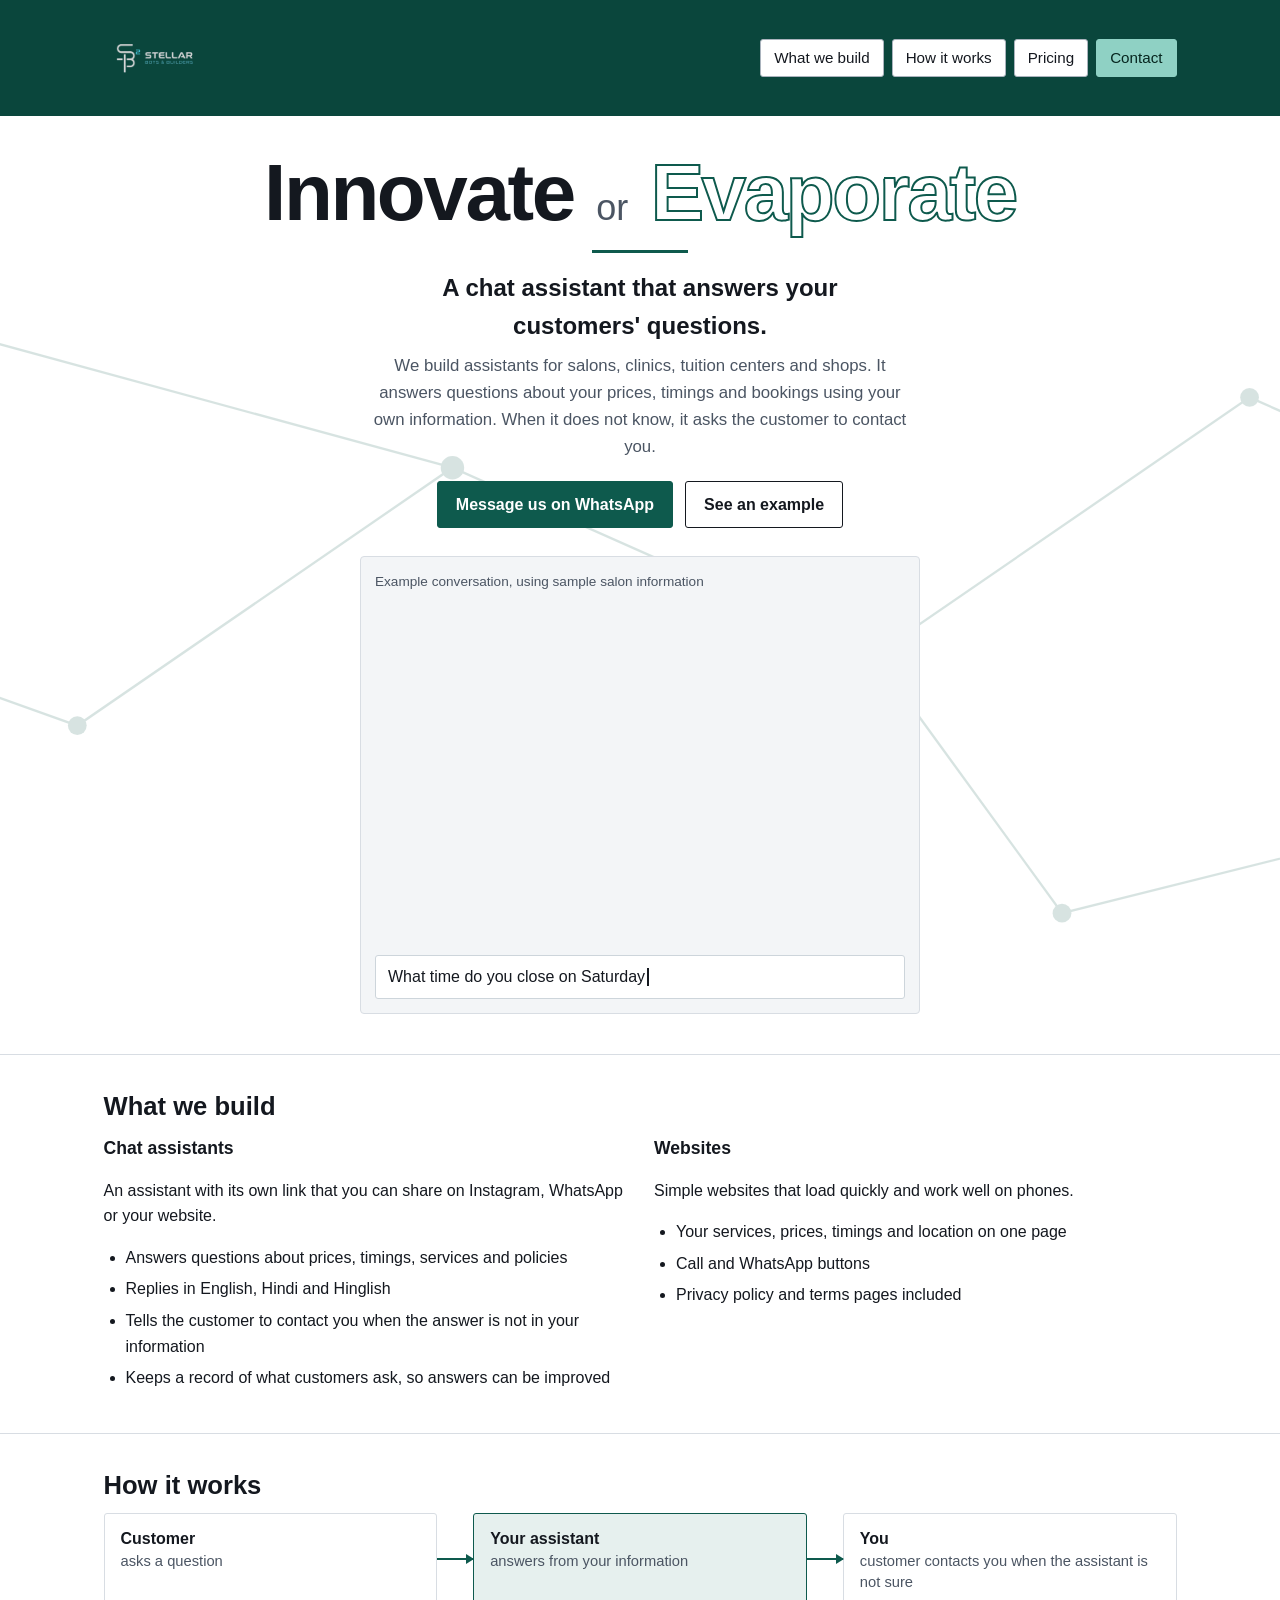
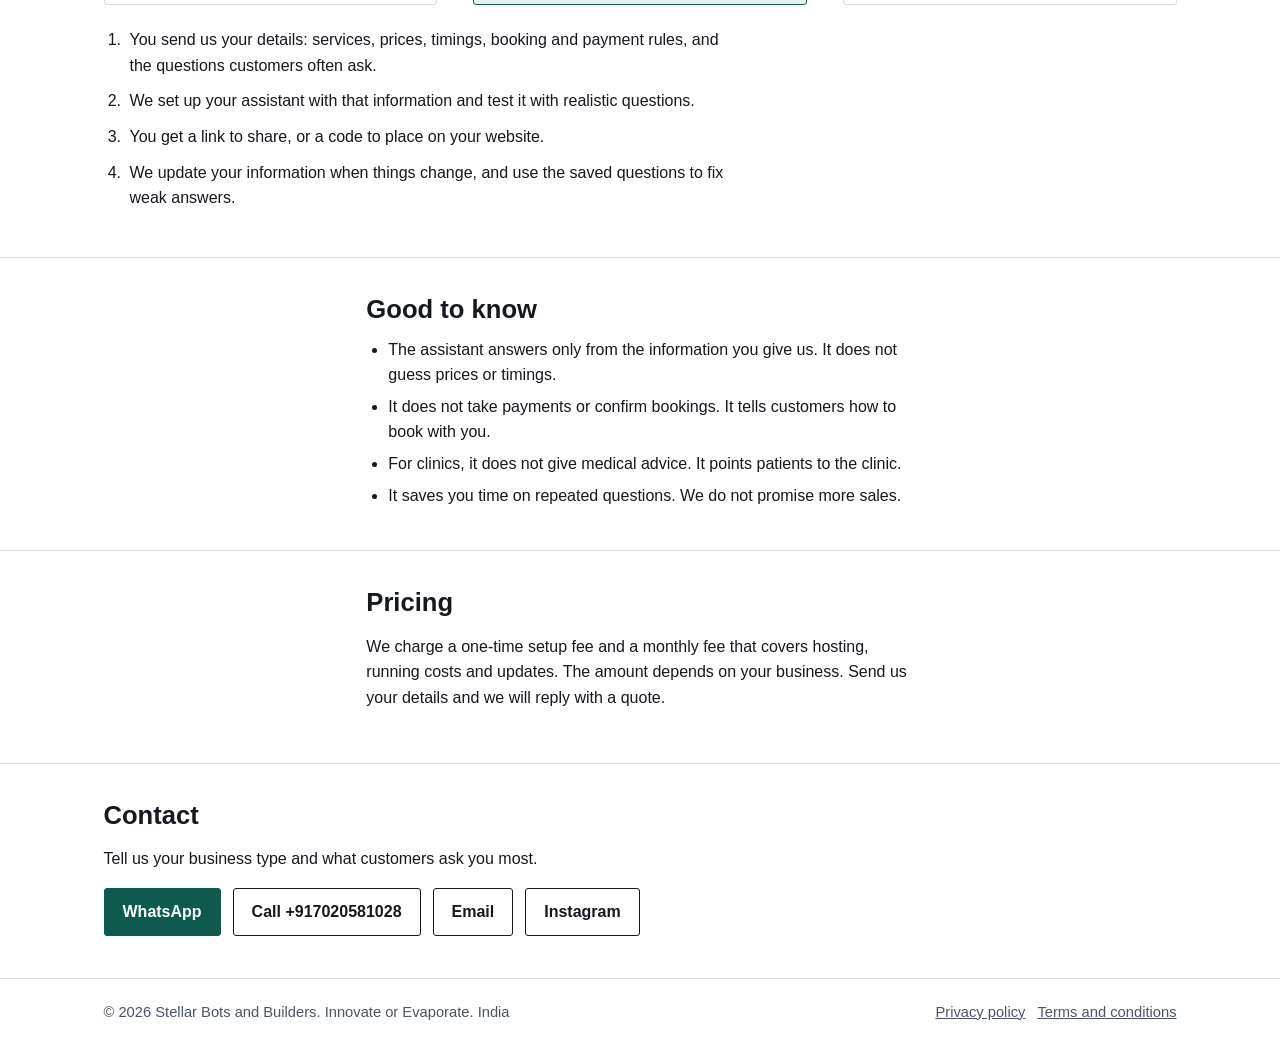
==== index.html @ bff5bb47 "Add files via upload" ====
<!DOCTYPE html>
<html lang="en">
<head>
<meta charset="utf-8">
<meta name="viewport" content="width=device-width, initial-scale=1">
<title>Stellar Bots and Builders | Chat assistants for local businesses</title>
<meta name="description" content="Stellar Bots and Builders builds chat assistants and websites for local businesses. The assistant answers customers' questions about prices, timings and bookings from your own information.">
<link rel="icon" type="image/svg+xml" href="favicon.svg">
<link rel="stylesheet" href="style.css">
</head>
<body>
<a class="skip" href="#main">Skip to content</a>
<header class="top"><div class="wrap bar">
  <a class="brand" href="index.html"><img src="translogo.png" alt="Stellar Bots and Builders"></a>
  <nav aria-label="Main">
    <a href="#what">What we build</a>
    <a href="#how">How it works</a>
    <a href="#pricing">Pricing</a>
    <a class="js-web-nav" href="#" hidden>Websites</a>
    <a class="nav-cta" href="#contact">Contact</a>
  </nav>
</div></header>

<main id="main">
<section class="hx">
  <svg class="hx-bg" viewBox="0 0 1200 400" preserveAspectRatio="xMidYMid slice" aria-hidden="true" focusable="false">
    <g fill="none" stroke="currentColor" stroke-width="1">
      <polyline points="80,300 220,210 360,260 520,150 700,230 860,120 1040,200 1130,90"/>
      <polyline points="220,210 300,90 520,150"/>
      <polyline points="700,230 780,340 940,300 1040,200"/>
    </g>
    <g fill="currentColor">
      <circle cx="80" cy="300" r="4"/><circle cx="220" cy="210" r="5"/><circle cx="360" cy="260" r="4"/>
      <circle cx="520" cy="150" r="5"/><circle cx="700" cy="230" r="4"/><circle cx="860" cy="120" r="4"/>
      <circle cx="1040" cy="200" r="5"/><circle cx="1130" cy="90" r="4"/><circle cx="300" cy="90" r="4"/>
      <circle cx="780" cy="340" r="4"/><circle cx="940" cy="300" r="4"/>
    </g>
  </svg>
  <div class="wrap hx-inner">
    <h1 class="hx-title" aria-label="Innovate or Evaporate">
      <span class="hx-a">Innovate</span>
      <span class="hx-b">or</span>
      <span class="hx-c">Evaporate</span>
    </h1>
    <span class="hx-rule" aria-hidden="true"></span>
    <p class="hx-sub">A chat assistant that answers your customers' questions.</p>
    <p class="hx-lead">We build assistants for salons, clinics, tuition centers and shops. It answers questions about your prices, timings and bookings using your own information. When it does not know, it asks the customer to contact you.</p>
    <div class="hx-actions">
      <a class="btn primary js-wa" href="#contact">Message us on WhatsApp</a>
      <a class="btn" href="#example">See an example</a>
    </div>
    <figure class="chat hx-chat" id="example">
      <figcaption>Example conversation, using sample salon information</figcaption>
      <div id="chat-log">
        <p><span>Customer</span>What time do you close on Saturday?</p>
        <p class="bot"><span>Assistant</span>We are open from 10 AM to 8 PM, Monday to Saturday. Sunday is closed.</p>
        <p><span>Customer</span>Do you do nail art?</p>
        <p class="bot"><span>Assistant</span>I am not sure about that. Please call the salon and the team will help you.</p>
      </div>
      <div class="chat-input" id="chat-input" aria-hidden="true"><span id="typed"></span><i class="caret"></i></div>
      <button class="replay" id="replay" type="button" hidden>Replay</button>
    </figure>
  </div>
</section>

<section class="block" id="what"><div class="wrap">
  <h2>What we build</h2>
  <div class="two">
    <div>
      <h3>Chat assistants</h3>
      <p>An assistant with its own link that you can share on Instagram, WhatsApp or your website.</p>
      <ul>
        <li>Answers questions about prices, timings, services and policies</li>
        <li>Replies in English, Hindi and Hinglish</li>
        <li>Tells the customer to contact you when the answer is not in your information</li>
        <li>Keeps a record of what customers ask, so answers can be improved</li>
      </ul>
    </div>
    <div>
      <h3>Websites</h3>
      <p>Simple websites that load quickly and work well on phones.</p>
      <ul>
        <li>Your services, prices, timings and location on one page</li>
        <li>Call and WhatsApp buttons</li>
        <li>Privacy policy and terms pages included</li>
      </ul>
      <p><a class="btn js-web" href="#" hidden>See our website building services</a></p>
    </div>
  </div>
</div></section>

<section class="block" id="how"><div class="wrap">
  <h2>How it works</h2>
  <div class="flow" aria-label="How a customer question is handled">
    <div class="flow-box"><b>Customer</b><span>asks a question</span></div>
    <div class="flow-arrow" aria-hidden="true"></div>
    <div class="flow-box main"><b>Your assistant</b><span>answers from your information</span></div>
    <div class="flow-arrow" aria-hidden="true"></div>
    <div class="flow-box"><b>You</b><span>customer contacts you when the assistant is not sure</span></div>
  </div>
  <ol class="steps">
    <li>You send us your details: services, prices, timings, booking and payment rules, and the questions customers often ask.</li>
    <li>We set up your assistant with that information and test it with realistic questions.</li>
    <li>You get a link to share, or a code to place on your website.</li>
    <li>We update your information when things change, and use the saved questions to fix weak answers.</li>
  </ol>
</div></section>

<section class="block" id="good"><div class="wrap narrow">
  <h2>Good to know</h2>
  <ul>
    <li>The assistant answers only from the information you give us. It does not guess prices or timings.</li>
    <li>It does not take payments or confirm bookings. It tells customers how to book with you.</li>
    <li>For clinics, it does not give medical advice. It points patients to the clinic.</li>
    <li>It saves you time on repeated questions. We do not promise more sales.</li>
  </ul>
</div></section>

<section class="block" id="pricing"><div class="wrap narrow">
  <h2>Pricing</h2>
  <p>We charge a one-time setup fee and a monthly fee that covers hosting, running costs and updates. The amount depends on your business. Send us your details and we will reply with a quote.</p>
</div></section>

<section class="block" id="contact"><div class="wrap">
  <h2>Contact</h2>
  <p>Tell us your business type and what customers ask you most.</p>
  <ul class="contact-list" id="contact-list"></ul>
</div></section>
</main>

<footer><div class="wrap">
  <span>&copy; <span data-year></span> Stellar Bots and Builders. Innovate or Evaporate. <span data-area></span></span>
  <span><a href="privacy.html">Privacy policy</a> &nbsp; <a href="terms.html">Terms and conditions</a></span>
</div></footer>
<script src="script.js"></script>
<script src="chat-demo.js"></script>
</body>
</html>
---- style.css ----
:root{--ink:#14181f;--mute:#4b5563;--line:#d8dde3;--soft:#f3f5f7;--accent:#0e5a4d;--accent-dark:#093d34;--bar:#0a463c;--mint:#8fd1c4;--logo-h:44px}
*{box-sizing:border-box}
html{scroll-padding-top:72px}
[hidden]{display:none!important}
body{margin:0;background:#fff;color:var(--ink);font:16px/1.6 "Segoe UI",Roboto,Helvetica,Arial,sans-serif}
a{color:var(--accent)}
a:focus-visible,button:focus-visible{outline:3px solid var(--accent);outline-offset:2px}
.wrap{max-width:1113px;margin:0 auto;padding:0 20px}
.skip{position:absolute;left:-999px}
.skip:focus{left:12px;top:12px;background:#fff;padding:8px 12px;z-index:30}

/* Navbar */
.top{background:var(--bar);position:sticky;top:0;z-index:20; height: 20%;}
.bar{display:flex;flex-wrap:wrap;align-items:center;justify-content:space-between;gap:8px 24px;padding-top:8px;padding-bottom:8px}
.brand{display:flex;align-items:center;gap:10px;color:#fff;font-weight:700;font-size:1.05rem;text-decoration:none}
.brand img{display:block; height: 100px; width: auto;}
nav{display:flex;flex-wrap:wrap;gap:8px;margin-left:auto}
nav a{color:var(--ink);text-decoration:none;border:1px solid #aab3bd;border-radius:3px;padding:6px 13px;background:#fff;font-weight:500;font-size:.95rem;transition:background-color .15s ease,color .15s ease}
nav a:hover{background:#dfe7e5;border-color:#dfe7e5}
nav a.nav-cta{background:var(--mint);border-color:var(--mint);color:#06261f}
nav a.nav-cta:hover{background:#fff;border-color:#fff}

/* Type */
h1{font-size:clamp(2rem,5.5vw,3.1rem);line-height:1.12;letter-spacing:-.015em;margin:0 0 14px}
h2{font-size:1.6rem;line-height:1.2;margin:0 0 12px}
h3{font-size:1.1rem;margin:0 0 6px}

/* Buttons */
.btn{display:inline-block;padding:10px 18px;border:1px solid var(--ink);border-radius:3px;color:var(--ink);text-decoration:none;font-weight:600;background:#fff}
.btn:hover{background:#e8ecef}
.btn.primary{background:var(--accent);border-color:var(--accent);color:#fff}
.btn.primary:hover{background:var(--accent-dark);border-color:var(--accent-dark)}

/* Hero (centered) */
.hx{position:relative;overflow:hidden;padding:36px 0 40px;text-align:center}
.hx-bg{position:absolute;inset:0;width:100%;height:100%;color:var(--accent);opacity:.16;pointer-events:none}
.hx-inner{position:relative;display:flex;flex-direction:column;align-items:center}
.hx-title{margin:0;display:flex;flex-wrap:wrap;justify-content:center;align-items:baseline;gap:0 .28em;font-size:clamp(2.4rem,8vw,5rem);line-height:1.02;letter-spacing:-.03em;font-weight:800}
.hx-b{font-weight:400;font-size:.45em;color:var(--mute);letter-spacing:0}
.hx-c{color:transparent;-webkit-text-stroke:2px var(--accent)}
@supports not (-webkit-text-stroke:1px #000){.hx-c{color:var(--accent)}}
.hx-rule{display:block;width:96px;height:3px;background:var(--accent);margin:16px 0}
.hx-sub{font-size:clamp(1.15rem,3vw,1.5rem);font-weight:700;margin:0 0 8px;max-width:36ch}
.hx-lead{max-width:58ch;color:var(--mute);font-size:1.05rem;margin:0 0 20px}
.hx-actions{display:flex;flex-wrap:wrap;gap:12px;justify-content:center;margin-bottom:28px}
.hx-chat{width:100%;max-width:560px;text-align:left}

/* Older hero layout, kept in case it is still used */
.hero{padding:36px 0 32px}
.hero-grid{display:grid;grid-template-columns:1.15fr .85fr;gap:32px;align-items:start}
.lead{font-size:1.1rem;color:var(--mute);margin:0 0 20px;max-width:52ch}
.actions{display:flex;flex-wrap:wrap;gap:12px}

/* Chat example */
.chat{margin:0;border:1px solid var(--line);background:var(--soft);padding:14px;border-radius:4px}
.chat figcaption{font-size:.85rem;color:var(--mute);margin-bottom:10px}
.chat p{margin:0 0 8px;padding:9px 12px;border-radius:4px;background:#fff;border:1px solid var(--line)}
.chat p:last-child{margin-bottom:0}
.chat .bot{background:#e6f0ee;border-color:#c5dcd6}
.chat p span{display:block;font-size:.75rem;font-weight:700;color:var(--mute);margin-bottom:2px}
.chat-input{display:none;align-items:center;margin-top:10px;min-height:42px;padding:8px 12px;border:1px solid #cdd5db;background:#fff;border-radius:3px}
.chat.live .chat-input{display:flex}
.caret{display:inline-block;width:2px;height:1.1em;background:var(--ink);margin-left:2px}
.dots{display:inline-flex;gap:4px;align-items:center;height:1.3em}
.chat p .dots{margin:0;font-size:inherit;font-weight:400}
.dots i{width:6px;height:6px;border-radius:50%;background:#8a97a5;animation:dot 1s infinite}
.dots i:nth-child(2){animation-delay:.15s}
.dots i:nth-child(3){animation-delay:.3s}
@keyframes dot{0%,80%,100%{opacity:.3}40%{opacity:1}}
.replay{display:inline-block;margin-top:10px;background:none;border:1px solid var(--line);border-radius:3px;padding:5px 12px;font:inherit;font-size:.88rem;color:var(--mute);cursor:pointer}
.replay:hover{background:#fff}

/* Sections */
.block{padding:36px 0;border-top:1px solid var(--line)}
.two{display:grid;grid-template-columns:1fr 1fr;gap:28px}
ul,ol{padding-left:22px;margin:8px 0 0}
li{margin-bottom:6px}
.steps{max-width:70ch}
.steps li{margin-bottom:10px;padding-left:4px}
.narrow{max-width:66ch}
.contact-list{list-style:none;margin:0;padding:0;display:flex;flex-wrap:wrap;gap:12px}

/* Flow diagram */
.flow{display:flex;align-items:stretch;margin:0 0 22px}
.flow-box{flex:1;border:1px solid var(--line);background:#fff;padding:12px 16px;border-radius:3px}
.flow-box.main{border-color:var(--accent);background:#e6f0ee}
.flow-box b{display:block}
.flow-box span{color:var(--mute);font-size:.92rem;line-height:1.4;display:block}
.flow-arrow{flex:none;width:36px;height:2px;align-self:center;background:var(--accent);position:relative}
.flow-arrow:after{content:"";position:absolute;right:-1px;top:-4px;border-left:8px solid var(--accent);border-top:5px solid transparent;border-bottom:5px solid transparent}

/* Footer and legal pages */
footer{border-top:1px solid var(--line);padding:22px 0 32px;color:var(--mute);font-size:.92rem}
footer .wrap{display:flex;flex-wrap:wrap;gap:8px 24px;justify-content:space-between}
footer a{color:var(--mute)}
.doc{max-width:720px;padding:32px 20px 56px}
.doc h1{font-size:2rem}
.doc h2{font-size:1.2rem;margin-top:24px}
.doc .date{color:var(--mute)}

/* Hero title entrance, only when the visitor has not asked for less motion */
@media (prefers-reduced-motion:no-preference){
  .hx-a,.hx-b,.hx-c{animation:hx-in .7s ease-out both}
  .hx-b{animation-delay:.25s}
  .hx-c{animation-delay:.5s}
  @keyframes hx-in{from{opacity:0;transform:translateY(12px)}to{opacity:1;transform:none}}
}
@media (prefers-reduced-motion:reduce){
  .dots i{animation:none;opacity:.6}
}

@media (max-width:760px){
  :root{--logo-h:36px}
  html{scroll-padding-top:110px}
  .hero-grid,.two{grid-template-columns:1fr}
  .hx{padding:28px 0 32px}
  nav{margin-left:0;flex-basis:100%}
  .flow{flex-direction:column}
  .flow-arrow{width:2px;height:24px;align-self:center}
  .flow-arrow:after{right:auto;left:-4px;top:auto;bottom:-1px;border-left:5px solid transparent;border-right:5px solid transparent;border-top:8px solid var(--accent);border-bottom:0}
}
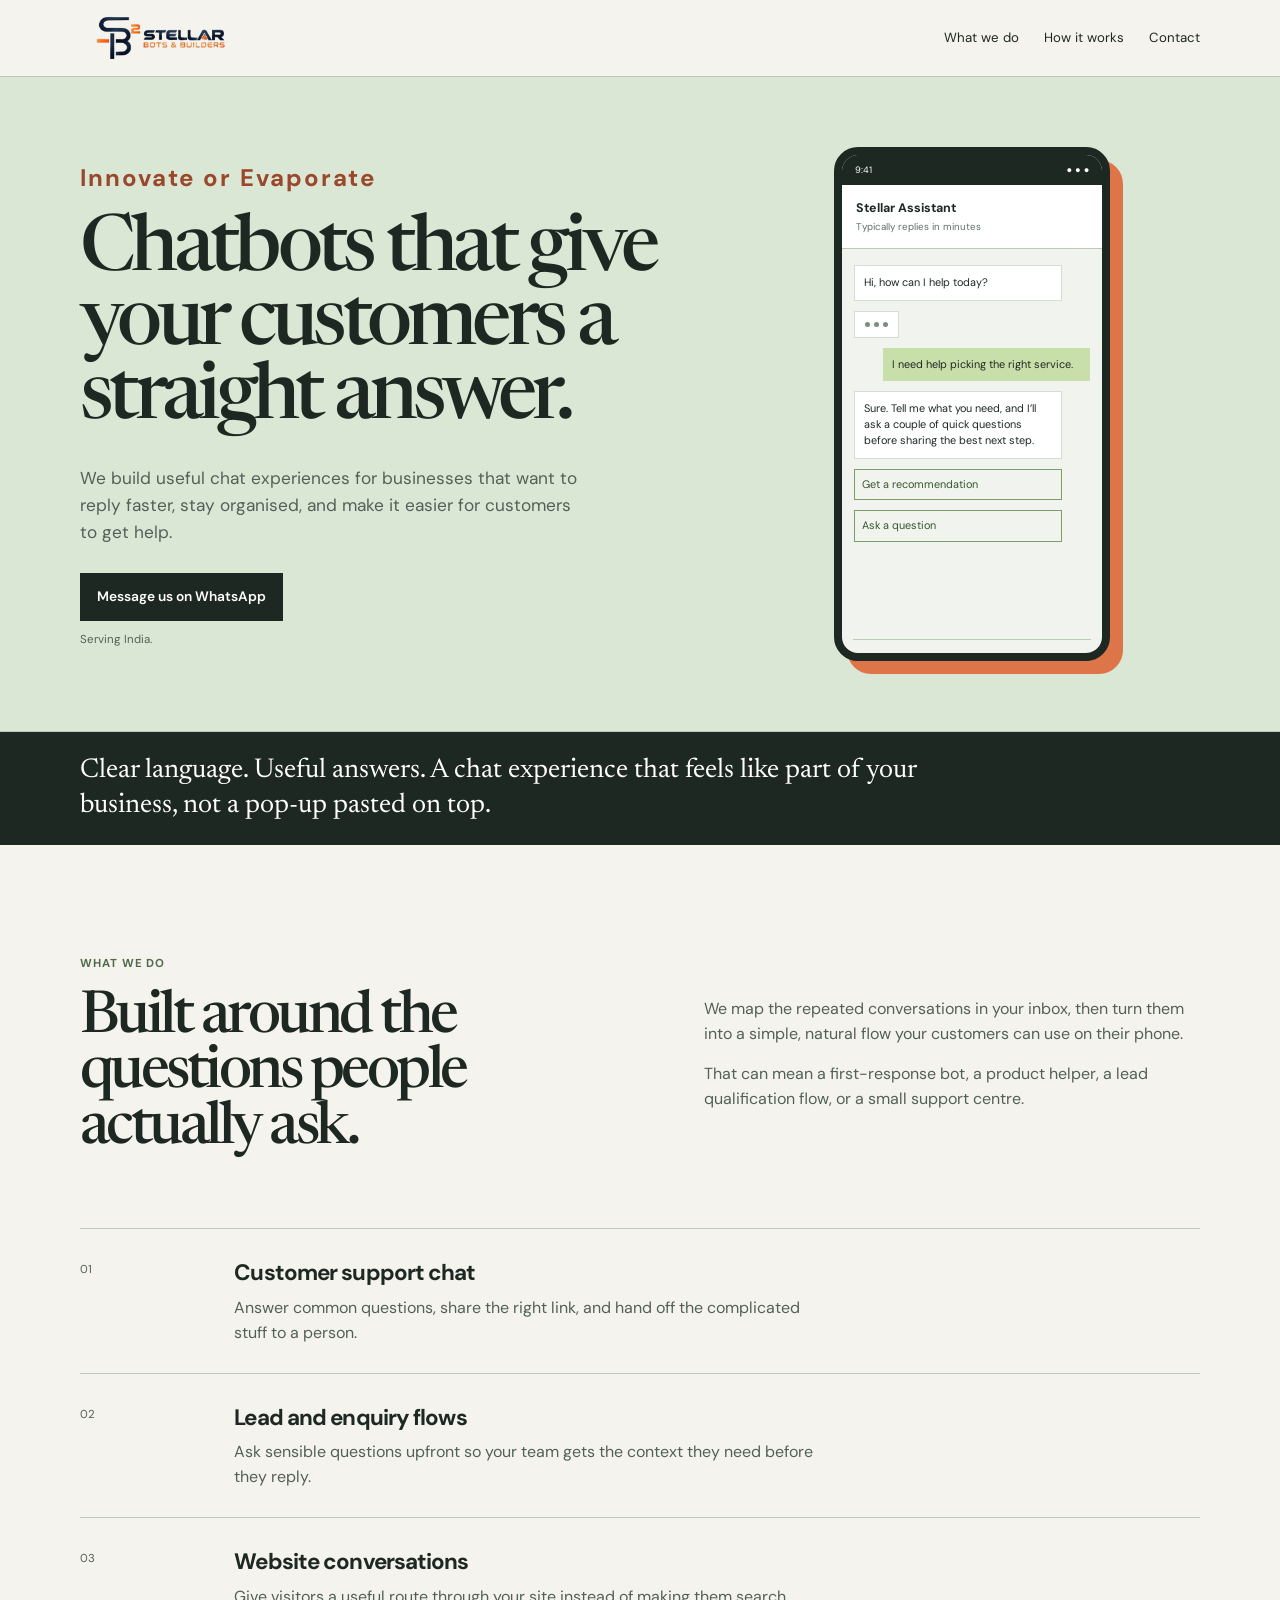
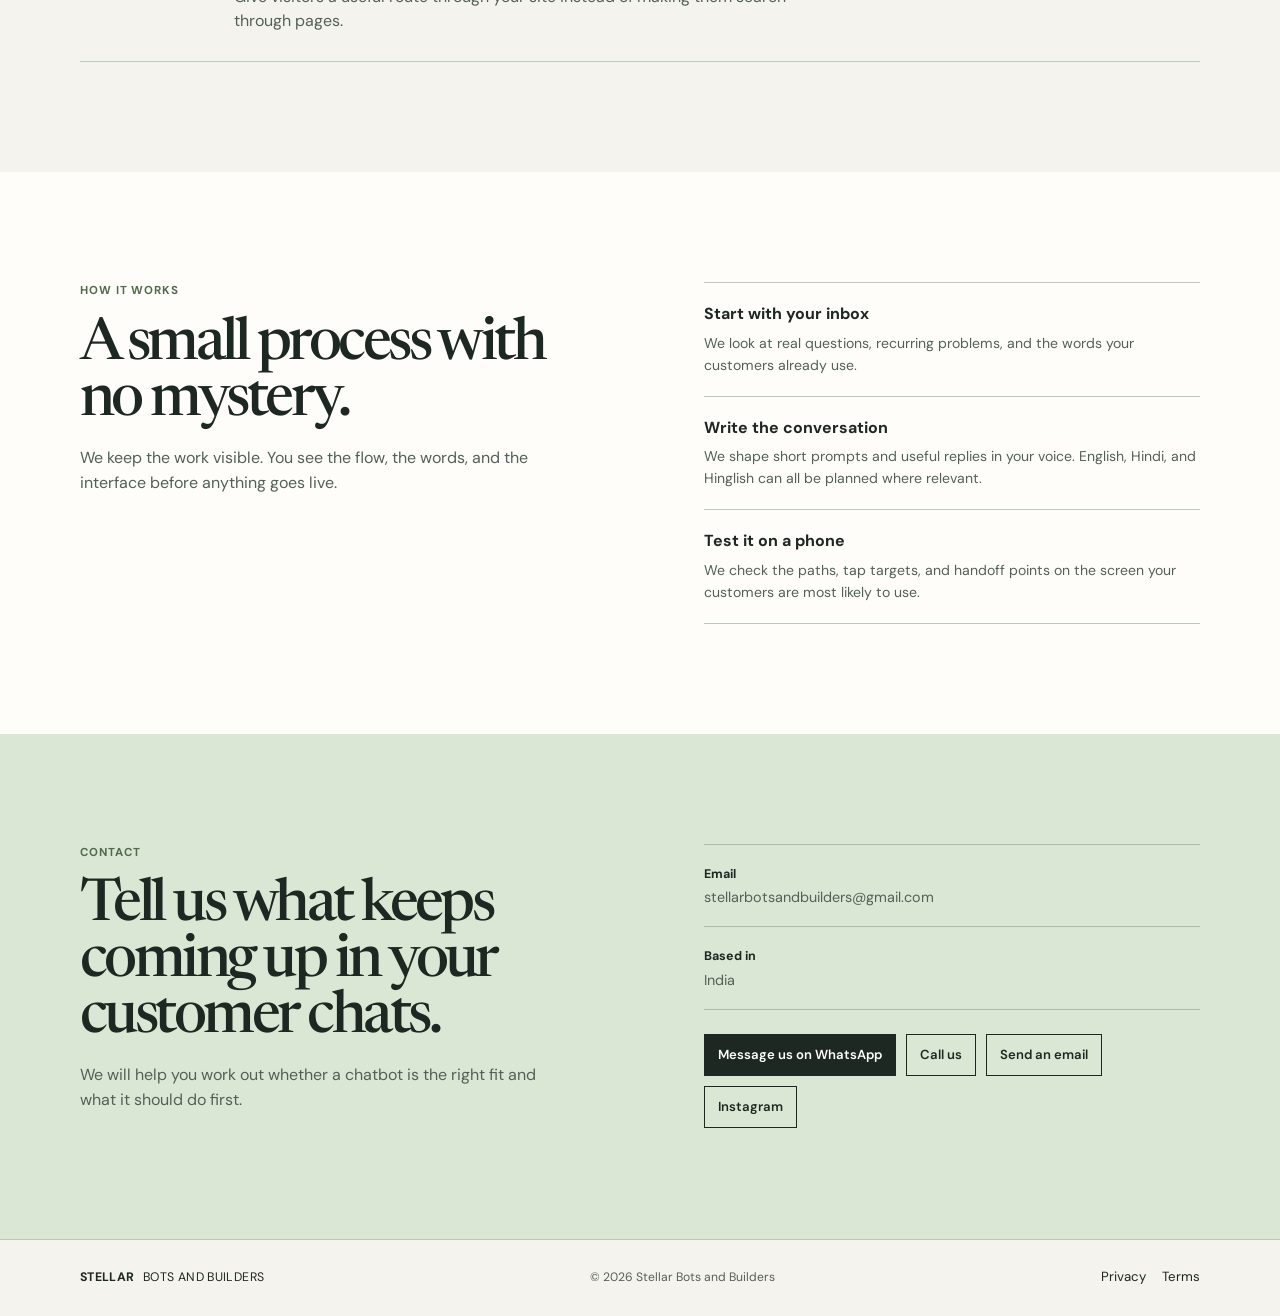
==== commit 06823bf5: "Add files via upload" ====
--- a/index.html
+++ b/index.html
@@ -1,138 +1,262 @@
-<!DOCTYPE html>
+<!doctype html>
 <html lang="en">
-<head>
-<meta charset="utf-8">
-<meta name="viewport" content="width=device-width, initial-scale=1">
-<title>Stellar Bots and Builders | Chat assistants for local businesses</title>
-<meta name="description" content="Stellar Bots and Builders builds chat assistants and websites for local businesses. The assistant answers customers' questions about prices, timings and bookings from your own information.">
-<link rel="icon" type="image/svg+xml" href="favicon.svg">
-<link rel="stylesheet" href="style.css">
-</head>
-<body>
-<a class="skip" href="#main">Skip to content</a>
-<header class="top"><div class="wrap bar">
-  <a class="brand" href="index.html"><img src="translogo.png" alt="Stellar Bots and Builders"></a>
-  <nav aria-label="Main">
-    <a href="#what">What we build</a>
-    <a href="#how">How it works</a>
-    <a href="#pricing">Pricing</a>
-    <a class="js-web-nav" href="#" hidden>Websites</a>
-    <a class="nav-cta" href="#contact">Contact</a>
-  </nav>
-</div></header>
-
-<main id="main">
-<section class="hx">
-  <svg class="hx-bg" viewBox="0 0 1200 400" preserveAspectRatio="xMidYMid slice" aria-hidden="true" focusable="false">
-    <g fill="none" stroke="currentColor" stroke-width="1">
-      <polyline points="80,300 220,210 360,260 520,150 700,230 860,120 1040,200 1130,90"/>
-      <polyline points="220,210 300,90 520,150"/>
-      <polyline points="700,230 780,340 940,300 1040,200"/>
-    </g>
-    <g fill="currentColor">
-      <circle cx="80" cy="300" r="4"/><circle cx="220" cy="210" r="5"/><circle cx="360" cy="260" r="4"/>
-      <circle cx="520" cy="150" r="5"/><circle cx="700" cy="230" r="4"/><circle cx="860" cy="120" r="4"/>
-      <circle cx="1040" cy="200" r="5"/><circle cx="1130" cy="90" r="4"/><circle cx="300" cy="90" r="4"/>
-      <circle cx="780" cy="340" r="4"/><circle cx="940" cy="300" r="4"/>
-    </g>
-  </svg>
-  <div class="wrap hx-inner">
-    <h1 class="hx-title" aria-label="Innovate or Evaporate">
-      <span class="hx-a">Innovate</span>
-      <span class="hx-b">or</span>
-      <span class="hx-c">Evaporate</span>
-    </h1>
-    <span class="hx-rule" aria-hidden="true"></span>
-    <p class="hx-sub">A chat assistant that answers your customers' questions.</p>
-    <p class="hx-lead">We build assistants for salons, clinics, tuition centers and shops. It answers questions about your prices, timings and bookings using your own information. When it does not know, it asks the customer to contact you.</p>
-    <div class="hx-actions">
-      <a class="btn primary js-wa" href="#contact">Message us on WhatsApp</a>
-      <a class="btn" href="#example">See an example</a>
+  <head>
+    <meta charset="utf-8">
+    <meta name="viewport" content="width=device-width, initial-scale=1">
+    <meta name="description" content="Stellar Bots and Builders makes practical customer chatbots for growing businesses.">
+    <title>Stellar Bots and Builders</title>
+    <link rel="stylesheet" href="styles.css">
+  </head>
+
+  <body>
+    <a class="skip-link" href="#main">Skip to content</a>
+
+    <header>
+      <div class="wrap header-row">
+        <a class="logo-link" href="#top" aria-label="Stellar Bots and Builders home">
+  <img src="logo.png" alt="Stellar Bots and Builders">
+</a>
+
+        <button class="menu-button" type="button" aria-expanded="false" aria-controls="site-nav">
+          Menu
+        </button>
+
+        <nav id="site-nav" aria-label="Main navigation">
+          <a href="#work">What we do</a>
+          <a href="#process">How it works</a>
+          
+          <a href="#contact">Contact</a>
+        </nav>
+      </div>
+    </header>
+
+    <main id="main">
+      <section class="hero" id="top">
+        <div class="wrap hero-grid">
+          <div>
+            <!-- Replace this with your official tagline. -->
+            <p class="tagline" style="font-size: 150%;">Innovate or Evaporate</p>
+
+            <h1>Chatbots that give your customers a straight answer.</h1>
+
+            <p class="intro">
+              We build useful chat experiences for businesses that want to reply faster,
+              stay organised, and make it easier for customers to get help.
+            </p>
+
+            <a class="button js-wa" href="#contact">Message us on WhatsApp</a>
+            <p class="small-note">Serving <span data-area>India</span>.</p>
+          </div>
+
+        <div class="phone-demo" aria-label="Example chatbot conversation on a smartphone">
+  <div class="phone-bar">
+    <span>9:41</span>
+    <span>● ● ●</span>
+  </div>
+
+  <div class="chat-title">
+    <b>Stellar Assistant</b>
+    <small>Typically replies in minutes</small>
+  </div>
+
+  <div class="messages live-chat">
+    <p class="bot live-message message-one">
+      Hi, how can I help today?
+    </p>
+
+    <div class="typing-indicator">
+      <span></span>
+      <span></span>
+      <span></span>
     </div>
-    <figure class="chat hx-chat" id="example">
-      <figcaption>Example conversation, using sample salon information</figcaption>
-      <div id="chat-log">
-        <p><span>Customer</span>What time do you close on Saturday?</p>
-        <p class="bot"><span>Assistant</span>We are open from 10 AM to 8 PM, Monday to Saturday. Sunday is closed.</p>
-        <p><span>Customer</span>Do you do nail art?</p>
-        <p class="bot"><span>Assistant</span>I am not sure about that. Please call the salon and the team will help you.</p>
+
+    <p class="visitor live-message message-two">
+      I need help picking the right service.
+    </p>
+
+    <p class="bot live-message message-three">
+      Sure. Tell me what you need, and I’ll ask a couple of quick questions
+      before sharing the best next step.
+    </p>
+
+    <p class="choice live-message message-four">
+      Get a recommendation
+    </p>
+
+    <p class="choice live-message message-four">
+      Ask a question
+    </p>
+  </div>
+
+  <div class="chat-input">Write a message</div>
+</div>
+
+            <div class="chat-title">
+              <b>Stellar Assistant</b>
+              <small>Typically replies in minutes</small>
+            </div>
+
+            <div class="messages">
+              <p class="bot">Hi, how can I help today?</p>
+              <p class="visitor">I need help picking the right service.</p>
+              <p class="bot">
+                Sure. Tell me what you need, and I’ll ask a couple of quick
+                questions before sharing the best next step.
+              </p>
+              <p class="choice">Get a recommendation</p>
+              <p class="choice">Ask a question</p>
+            </div>
+
+            <div class="chat-input">Write a message</div>
+          </div>
+        </div>
+      </section>
+
+      <section class="statement">
+        <div class="wrap">
+          <p>
+            Clear language. Useful answers. A chat experience that feels like
+            part of your business, not a pop-up pasted on top.
+          </p>
+        </div>
+      </section>
+
+      <section class="work section" id="work">
+        <div class="wrap split-heading">
+          <div>
+            <p class="label">WHAT WE DO</p>
+            <h2>Built around the questions people actually ask.</h2>
+          </div>
+
+          <div>
+            <p>
+              We map the repeated conversations in your inbox, then turn them
+              into a simple, natural flow your customers can use on their phone.
+            </p>
+            <p>
+              That can mean a first-response bot, a product helper, a lead
+              qualification flow, or a small support centre.
+            </p>
+          </div>
+        </div>
+
+        <div class="wrap work-list">
+          <article>
+            <p>01</p>
+            <div>
+              <h3>Customer support chat</h3>
+              <p>
+                Answer common questions, share the right link, and hand off the
+                complicated stuff to a person.
+              </p>
+            </div>
+          </article>
+
+          <article>
+            <p>02</p>
+            <div>
+              <h3>Lead and enquiry flows</h3>
+              <p>
+                Ask sensible questions upfront so your team gets the context
+                they need before they reply.
+              </p>
+            </div>
+          </article>
+
+          <article>
+            <p>03</p>
+            <div>
+              <h3>Website conversations</h3>
+              <p>
+                Give visitors a useful route through your site instead of making
+                them search through pages.
+              </p>
+            </div>
+          </article>
+        </div>
+      </section>
+
+      <section class="process section" id="process">
+        <div class="wrap process-layout">
+          <div class="process-intro">
+            <p class="label">HOW IT WORKS</p>
+            <h2>A small process with no mystery.</h2>
+            <p>
+              We keep the work visible. You see the flow, the words, and the
+              interface before anything goes live.
+            </p>
+          </div>
+
+          <ol>
+            <li>
+              <b>Start with your inbox</b>
+              <span>
+                We look at real questions, recurring problems, and the words
+                your customers already use.
+              </span>
+            </li>
+
+            <li>
+              <b>Write the conversation</b>
+              <span>
+                We shape short prompts and useful replies in your voice. English,
+                Hindi, and Hinglish can all be planned where relevant.
+              </span>
+            </li>
+
+            <li>
+              <b>Test it on a phone</b>
+              <span>
+                We check the paths, tap targets, and handoff points on the
+                screen your customers are most likely to use.
+              </span>
+            </li>
+          </ol>
+        </div>
+      </section>
+
+      
+
+      <section class="contact section" id="contact">
+        <div class="wrap contact-layout">
+          <div>
+            <p class="label">CONTACT</p>
+            <h2>Tell us what keeps coming up in your customer chats.</h2>
+            <p>
+              We will help you work out whether a chatbot is the right fit and
+              what it should do first.
+            </p>
+          </div>
+
+          <div class="contact-details">
+            <p>
+              <b>Email</b><br>
+              <span data-fill="email">stellarbotsandbuilders@gmail.com</span>
+            </p>
+
+            <p>
+              <b>Based in</b><br>
+              <span data-area>India</span>
+            </p>
+
+            <ul class="contact-list" id="contact-list"></ul>
+          </div>
+        </div>
+      </section>
+    </main>
+
+    <footer>
+      <div class="wrap footer-row">
+        <a class="wordmark" href="#top">STELLAR <span>BOTS AND BUILDERS</span></a>
+        <p>© <span data-year></span> Stellar Bots and Builders</p>
+
+        <div>
+          <a href="privacy.html">Privacy</a>
+          <a href="terms.html">Terms</a>
+        </div>
       </div>
-      <div class="chat-input" id="chat-input" aria-hidden="true"><span id="typed"></span><i class="caret"></i></div>
-      <button class="replay" id="replay" type="button" hidden>Replay</button>
-    </figure>
-  </div>
-</section>
-
-<section class="block" id="what"><div class="wrap">
-  <h2>What we build</h2>
-  <div class="two">
-    <div>
-      <h3>Chat assistants</h3>
-      <p>An assistant with its own link that you can share on Instagram, WhatsApp or your website.</p>
-      <ul>
-        <li>Answers questions about prices, timings, services and policies</li>
-        <li>Replies in English, Hindi and Hinglish</li>
-        <li>Tells the customer to contact you when the answer is not in your information</li>
-        <li>Keeps a record of what customers ask, so answers can be improved</li>
-      </ul>
-    </div>
-    <div>
-      <h3>Websites</h3>
-      <p>Simple websites that load quickly and work well on phones.</p>
-      <ul>
-        <li>Your services, prices, timings and location on one page</li>
-        <li>Call and WhatsApp buttons</li>
-        <li>Privacy policy and terms pages included</li>
-      </ul>
-      <p><a class="btn js-web" href="#" hidden>See our website building services</a></p>
-    </div>
-  </div>
-</div></section>
-
-<section class="block" id="how"><div class="wrap">
-  <h2>How it works</h2>
-  <div class="flow" aria-label="How a customer question is handled">
-    <div class="flow-box"><b>Customer</b><span>asks a question</span></div>
-    <div class="flow-arrow" aria-hidden="true"></div>
-    <div class="flow-box main"><b>Your assistant</b><span>answers from your information</span></div>
-    <div class="flow-arrow" aria-hidden="true"></div>
-    <div class="flow-box"><b>You</b><span>customer contacts you when the assistant is not sure</span></div>
-  </div>
-  <ol class="steps">
-    <li>You send us your details: services, prices, timings, booking and payment rules, and the questions customers often ask.</li>
-    <li>We set up your assistant with that information and test it with realistic questions.</li>
-    <li>You get a link to share, or a code to place on your website.</li>
-    <li>We update your information when things change, and use the saved questions to fix weak answers.</li>
-  </ol>
-</div></section>
-
-<section class="block" id="good"><div class="wrap narrow">
-  <h2>Good to know</h2>
-  <ul>
-    <li>The assistant answers only from the information you give us. It does not guess prices or timings.</li>
-    <li>It does not take payments or confirm bookings. It tells customers how to book with you.</li>
-    <li>For clinics, it does not give medical advice. It points patients to the clinic.</li>
-    <li>It saves you time on repeated questions. We do not promise more sales.</li>
-  </ul>
-</div></section>
-
-<section class="block" id="pricing"><div class="wrap narrow">
-  <h2>Pricing</h2>
-  <p>We charge a one-time setup fee and a monthly fee that covers hosting, running costs and updates. The amount depends on your business. Send us your details and we will reply with a quote.</p>
-</div></section>
-
-<section class="block" id="contact"><div class="wrap">
-  <h2>Contact</h2>
-  <p>Tell us your business type and what customers ask you most.</p>
-  <ul class="contact-list" id="contact-list"></ul>
-</div></section>
-</main>
-
-<footer><div class="wrap">
-  <span>&copy; <span data-year></span> Stellar Bots and Builders. Innovate or Evaporate. <span data-area></span></span>
-  <span><a href="privacy.html">Privacy policy</a> &nbsp; <a href="terms.html">Terms and conditions</a></span>
-</div></footer>
-<script src="script.js"></script>
-<script src="chat-demo.js"></script>
-</body>
-</html>
+    </footer>
+
+    <script src="script.js"></script>
+  </body>
+</html>
--- a/styles.css
+++ b/styles.css
@@ -0,0 +1,733 @@
+@import url("https://fonts.googleapis.com/css2?family=DM+Sans:wght@400;500;600;700&family=Newsreader:opsz,wght@6..72,400;6..72,500&display=swap");
+
+:root {
+  --ink: #1e2822;
+  --muted: #526158;
+  --paper: #f5f3ed;
+  --main: #dbe7d5;
+  --accent: #dd7548;
+  --line: #bdc7ba;
+  --white: #fffdfa;
+}
+
+* {
+  box-sizing: border-box;
+}
+
+html {
+  scroll-behavior: smooth;
+}
+
+body {
+  margin: 0;
+  background: var(--paper);
+  color: var(--ink);
+  font: 400 16px/1.55 "DM Sans", Arial, sans-serif;
+}
+
+.wrap {
+  width: min(1120px, calc(100% - 48px));
+  margin: auto;
+}
+
+.skip-link {
+  position: absolute;
+  left: -999px;
+}
+
+.skip-link:focus {
+  left: 16px;
+  top: 16px;
+  z-index: 10;
+  padding: 10px;
+  color: #fff;
+  background: var(--ink);
+}
+
+header {
+  background: var(--paper);
+  border-bottom: 1px solid var(--line);
+}
+
+.header-row,
+.footer-row {
+  display: flex;
+  align-items: center;
+  justify-content: space-between;
+  gap: 26px;
+  min-height: 76px;
+}
+
+.wordmark {
+  color: var(--ink);
+  font-size: 0.77rem;
+  font-weight: 700;
+  letter-spacing: 0.03em;
+  text-decoration: none;
+  white-space: nowrap;
+}
+
+.wordmark span {
+  margin-left: 5px;
+  font-weight: 400;
+}
+
+nav {
+  display: flex;
+  gap: 25px;
+}
+
+nav a,
+footer a {
+  color: var(--ink);
+  font-size: 0.83rem;
+  text-decoration: none;
+}
+
+nav a:hover,
+footer a:hover {
+  text-decoration: underline;
+  text-underline-offset: 4px;
+}
+
+.menu-button {
+  display: none;
+}
+
+/* Hero */
+
+.hero {
+  background: var(--main);
+  border-bottom: 1px solid var(--line);
+}
+
+.hero-grid {
+  display: grid;
+  grid-template-columns: 1.12fr 0.88fr;
+  gap: 85px;
+  align-items: center;
+  padding: 70px 0;
+}
+
+.tagline,
+.label {
+  margin: 0 0 18px;
+  color: #526a4c;
+  font-size: 0.72rem;
+  font-weight: 700;
+  letter-spacing: 0.08em;
+}
+
+.tagline {
+  color: #9a482c;
+}
+
+.hero h1,
+.section h2 {
+  max-width: 700px;
+  margin: 0;
+  font: 500 clamp(3rem, 6.1vw, 5.75rem) / 0.95 Newsreader, Georgia, serif;
+  letter-spacing: -0.06em;
+}
+
+.intro {
+  max-width: 510px;
+  margin: 28px 0;
+  color: var(--muted);
+  font-size: 1.08rem;
+}
+
+.button {
+  display: inline-block;
+  padding: 12px 16px;
+  color: #fff;
+  background: var(--ink);
+  border: 1px solid var(--ink);
+  font-size: 0.86rem;
+  font-weight: 600;
+  text-decoration: none;
+}
+
+.button:hover {
+  color: var(--ink);
+  background: transparent;
+}
+
+.small-note {
+  margin: 10px 0 0;
+  color: var(--muted);
+  font-size: 0.72rem;
+}
+
+/* Phone mock-up */
+
+.phone-demo {
+  width: 276px;
+  height: 514px;
+  margin: auto;
+  overflow: hidden;
+  background: #f0f3ee;
+  border: 8px solid var(--ink);
+  border-radius: 24px;
+  box-shadow: 13px 13px 0 var(--accent);
+}
+
+.phone-bar {
+  display: flex;
+  justify-content: space-between;
+  padding: 8px 13px;
+  color: #fff;
+  background: var(--ink);
+  font-size: 0.58rem;
+}
+
+.chat-title {
+  padding: 14px;
+  background: #fff;
+  border-bottom: 1px solid var(--line);
+}
+
+.chat-title b,
+.chat-title small {
+  display: block;
+}
+
+.chat-title b {
+  font-size: 0.78rem;
+}
+
+.chat-title small {
+  color: #607169;
+  font-size: 0.61rem;
+}
+
+.messages {
+  padding: 16px 12px;
+}
+
+.messages p {
+  max-width: 88%;
+  margin: 0 0 10px;
+  padding: 9px;
+  font-size: 0.68rem;
+  line-height: 1.45;
+}
+
+.bot {
+  background: #fff;
+  border: 1px solid #d6ddd4;
+}
+
+.visitor {
+  margin-left: auto !important;
+  background: #c9dfa9;
+}
+
+.messages .choice {
+  padding: 7px;
+  color: #385631;
+  border: 1px solid #7d9d69;
+}
+
+.chat-input {
+  margin: 0 11px;
+  padding: 11px;
+  color: #8a958e;
+  border-top: 1px solid var(--line);
+  font-size: 0.67rem;
+}
+
+/* Sections */
+
+.statement {
+  padding: 21px 0;
+  color: #fff;
+  background: var(--ink);
+}
+
+.statement p {
+  max-width: 850px;
+  margin: 0;
+  font: 400 clamp(1.2rem, 2.2vw, 1.7rem) / 1.3 Newsreader, serif;
+}
+
+.section {
+  padding: 110px 0;
+}
+
+.split-heading,
+.process-layout,
+.demo-layout,
+.contact-layout {
+  display: grid;
+  grid-template-columns: 1fr 1fr;
+  gap: 10vw;
+}
+
+.section h2 {
+  font-size: clamp(2.5rem, 4.6vw, 4.2rem);
+}
+
+.split-heading > div:last-child {
+  padding-top: 42px;
+  color: var(--muted);
+}
+
+.split-heading > div:last-child p:first-child {
+  margin-top: 0;
+}
+
+.work-list {
+  margin-top: 70px;
+  border-top: 1px solid var(--line);
+}
+
+.work-list article {
+  display: grid;
+  grid-template-columns: 12% 1fr;
+  gap: 20px;
+  padding: 27px 0;
+  border-bottom: 1px solid var(--line);
+}
+
+.work-list article > p {
+  margin: 5px 0;
+  color: var(--muted);
+  font-size: 0.72rem;
+}
+
+.work-list h3 {
+  margin: 0;
+  font-size: 1.4rem;
+  letter-spacing: -0.04em;
+}
+
+.work-list article div p {
+  max-width: 590px;
+  margin: 5px 0 0;
+  color: var(--muted);
+}
+
+.process {
+  background: var(--white);
+}
+
+.process-intro p:last-child,
+.demo-layout > div:first-child p:last-child,
+.contact-layout > div:first-child p:last-child {
+  max-width: 460px;
+  color: var(--muted);
+}
+
+.process ol {
+  margin: 0;
+  padding: 0;
+  list-style: none;
+  border-top: 1px solid var(--line);
+}
+
+.process li {
+  display: grid;
+  gap: 6px;
+  padding: 19px 0;
+  border-bottom: 1px solid var(--line);
+}
+
+.process li b {
+  font-size: 1rem;
+}
+
+.process li span {
+  color: var(--muted);
+  font-size: 0.88rem;
+}
+
+.demo {
+  border-bottom: 1px solid var(--line);
+}
+
+.demo-placeholder {
+  display: flex;
+  flex-direction: column;
+  align-items: center;
+  justify-content: center;
+  min-height: 270px;
+  padding: 25px;
+  text-align: center;
+  background: #ebe8df;
+  border: 1px dashed #82937d;
+}
+
+.demo-placeholder span {
+  font-size: 0.72rem;
+  font-weight: 700;
+  letter-spacing: 0.08em;
+}
+
+.demo-placeholder small {
+  margin-top: 8px;
+  color: var(--muted);
+  font-size: 0.7rem;
+}
+
+/* Contact section */
+
+.contact {
+  background: var(--main);
+}
+
+.contact-details {
+  border-top: 1px solid #aebdaa;
+}
+
+.contact-details p {
+  margin: 0;
+  padding: 16px 0;
+  border-bottom: 1px solid #aebdaa;
+}
+
+.contact-details b {
+  font-size: 0.78rem;
+}
+
+.contact-details span {
+  color: var(--muted);
+  font-size: 0.9rem;
+}
+
+.contact-list {
+  display: flex;
+  flex-wrap: wrap;
+  gap: 10px;
+  margin: 24px 0 0;
+  padding: 0;
+  list-style: none;
+}
+
+.btn {
+  display: inline-block;
+  padding: 10px 13px;
+  color: var(--ink);
+  border: 1px solid var(--ink);
+  font-size: 0.82rem;
+  font-weight: 600;
+  text-decoration: none;
+}
+
+.btn:hover {
+  color: #fff;
+  background: var(--ink);
+}
+
+.btn.primary {
+  color: #fff;
+  background: var(--ink);
+}
+
+.btn.primary:hover {
+  color: var(--ink);
+  background: transparent;
+}
+
+footer {
+  background: var(--paper);
+  border-top: 1px solid var(--line);
+}
+
+footer p {
+  margin: 0;
+  color: var(--muted);
+  font-size: 0.76rem;
+}
+
+footer div:last-child {
+  display: flex;
+  gap: 16px;
+}
+
+/* Mobile layout */
+
+@media (max-width: 760px) {
+  .wrap {
+    width: min(100% - 34px, 620px);
+  }
+
+  .header-row {
+    min-height: 64px;
+  }
+
+  .menu-button {
+    display: block;
+    padding: 8px 0;
+    color: var(--ink);
+    background: transparent;
+    border: 0;
+    font: 600 0.83rem "DM Sans";
+  }
+
+  nav {
+    display: none;
+    position: absolute;
+    top: 64px;
+    left: 17px;
+    right: 17px;
+    z-index: 3;
+    flex-direction: column;
+    gap: 12px;
+    padding: 16px;
+    background: var(--white);
+    border: 1px solid var(--line);
+  }
+
+  nav.open {
+    display: flex;
+  }
+
+  .hero-grid,
+  .split-heading,
+  .process-layout,
+  .demo-layout,
+  .contact-layout {
+    grid-template-columns: 1fr;
+    gap: 38px;
+  }
+
+  .hero-grid {
+    padding: 48px 0 58px;
+  }
+
+  .hero h1 {
+    font-size: clamp(3.25rem, 15vw, 4.65rem);
+  }
+
+  .intro {
+    font-size: 1rem;
+  }
+
+  .phone-demo {
+    margin-top: 5px;
+    transform: scale(0.93);
+  }
+
+  .section {
+    padding: 70px 0;
+  }
+
+  .split-heading > div:last-child {
+    padding-top: 0;
+  }
+
+  .work-list {
+    margin-top: 42px;
+  }
+
+  .work-list article {
+    grid-template-columns: 42px 1fr;
+  }
+
+  .footer-row {
+    flex-direction: column;
+    align-items: flex-start;
+    gap: 13px;
+    padding: 24px 0;
+  }
+
+  .footer-row div:last-child {
+    gap: 14px;
+  }
+
+  .wordmark span {
+    display: block;
+    margin: 0;
+  }
+
+  .section h2 {
+    font-size: clamp(2.7rem, 13vw, 3.9rem);
+  }
+}
+/* Minimal page-load animation */
+
+@keyframes fade-up {
+  from {
+    opacity: 0;
+    transform: translateY(14px);
+  }
+
+  to {
+    opacity: 1;
+    transform: translateY(0);
+  }
+}
+
+header .header-row {
+  animation: fade-up 0.45s ease-out both;
+}
+
+.hero-grid > div:first-child {
+  animation: fade-up 0.6s ease-out 0.1s both;
+}
+
+.phone-demo {
+  animation: fade-up 0.7s ease-out 0.22s both;
+}
+
+.statement {
+  animation: fade-up 0.55s ease-out 0.35s both;
+}
+/* Live chatbot conversation inside the phone */
+
+.live-message,
+.typing-indicator {
+  opacity: 0;
+  transform: translateY(8px);
+}
+
+.message-one {
+  animation: chat-message 0.35s ease-out 0.6s forwards;
+}
+
+.typing-indicator {
+  display: flex;
+  gap: 4px;
+  width: fit-content;
+  margin: 0 0 10px;
+  padding: 10px;
+  background: #ffffff;
+  border: 1px solid #d6ddd4;
+  animation: typing-box 0.3s ease-out 1.25s forwards;
+}
+
+.typing-indicator span {
+  width: 5px;
+  height: 5px;
+  background: #7d8d83;
+  border-radius: 50%;
+  animation: typing-dot 0.7s ease-in-out infinite;
+}
+
+.typing-indicator span:nth-child(2) {
+  animation-delay: 0.12s;
+}
+
+.typing-indicator span:nth-child(3) {
+  animation-delay: 0.24s;
+}
+
+.message-two {
+  animation: chat-message 0.35s ease-out 2s forwards;
+}
+
+.message-three {
+  animation: chat-message 0.35s ease-out 2.65s forwards;
+}
+
+.message-four {
+  animation: chat-message 0.35s ease-out 3.2s forwards;
+}
+
+@keyframes chat-message {
+  to {
+    opacity: 1;
+    transform: translateY(0);
+  }
+}
+
+@keyframes typing-box {
+  to {
+    opacity: 1;
+    transform: translateY(0);
+  }
+}
+
+@keyframes typing-dot {
+  50% {
+    transform: translateY(-3px);
+    opacity: 0.45;
+  }
+}
+
+/* Respect visitors who prefer less motion. */
+@media (prefers-reduced-motion: reduce) {
+  *,
+  *::before,
+  *::after {
+    animation: none !important;
+    scroll-behavior: auto !important;
+  }
+}
+.header-row {
+  height: 76px;
+  min-height: 76px;
+}
+
+.logo-link {
+  display: flex;
+  align-items: center;
+  width: 160px;   /* Space reserved for the logo */
+  height: 76px;   /* Keep equal to navbar height */
+  overflow: hidden;
+}
+
+.logo-link img {
+  display: block;
+  width: auto;
+  height: 2b52px;   /* Change only this to resize the logo */
+  max-width: 100%;
+  object-fit: contain;
+}
+/* Fix the chatbot phone size and stop its content spreading across the page */
+
+.phone-demo {
+  display: block !important;
+  width: 276px !important;
+  height: 514px !important;
+  min-width: 276px !important;
+  min-height: 514px !important;
+  max-width: 276px !important;
+  max-height: 514px !important;
+  margin: 0 auto !important;
+  overflow: hidden !important;
+  background: #f0f3ee !important;
+  border: 8px solid #1e2822 !important;
+  border-radius: 24px !important;
+  box-shadow: 13px 13px 0 #dd7548 !important;
+}
+
+.phone-demo .messages {
+  height: 390px;
+  overflow: hidden;
+  padding: 16px 12px;
+}
+
+.phone-demo .chat-title {
+  width: 100%;
+}
+
+.phone-demo .chat-input {
+  width: auto;
+}
+
+.phone-demo .messages p,
+.phone-demo .typing-indicator {
+  max-width: 88%;
+}
+
+.phone-demo .visitor {
+  margin-left: auto !important;
+}
+
+/* Keep the phone centered on mobile. */
+@media (max-width: 760px) {
+  .phone-demo {
+    transform: scale(0.93);
+    transform-origin: center top;
+  }
+}
+/* Hide chatbot elements accidentally placed outside the phone */
+
+.hero-grid > .chat-title,
+.hero-grid > .messages,
+.hero-grid > .chat-input,
+.hero-grid > .typing-indicator {
+  display: none !important;
+}
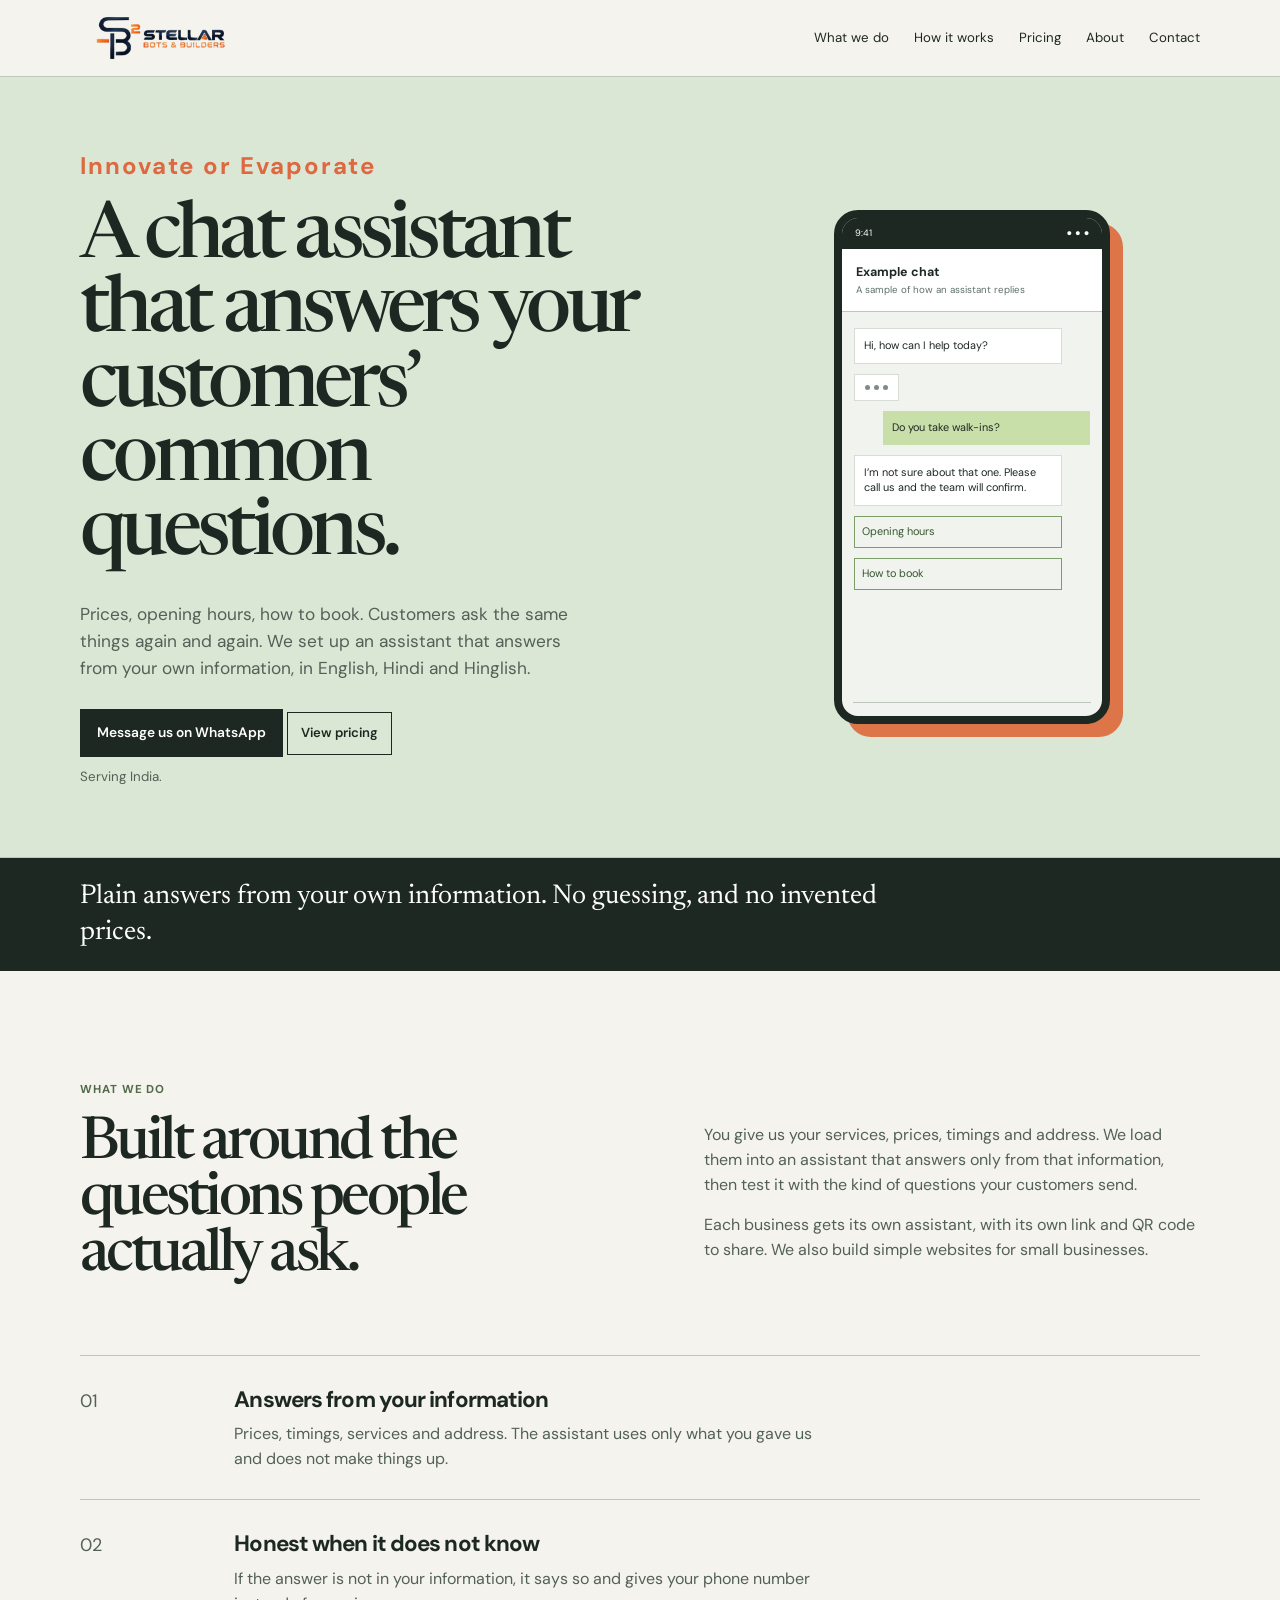
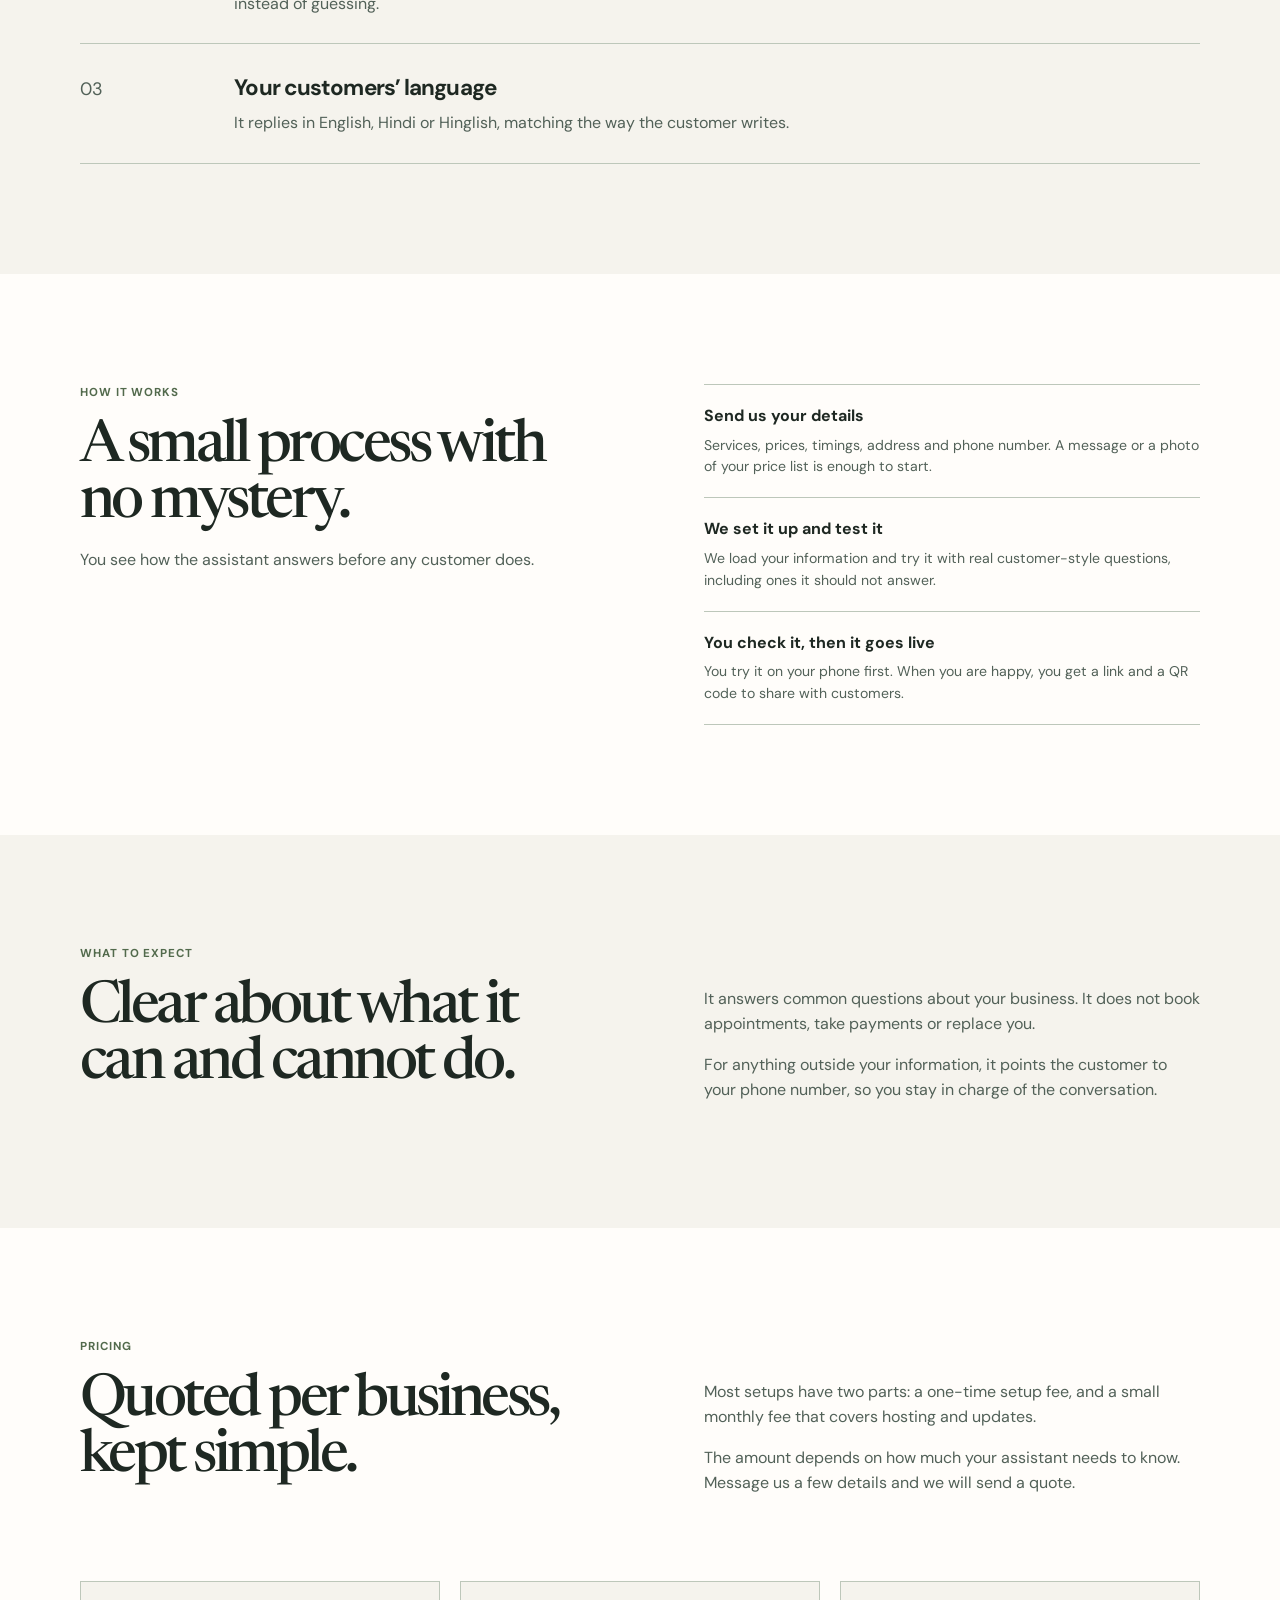
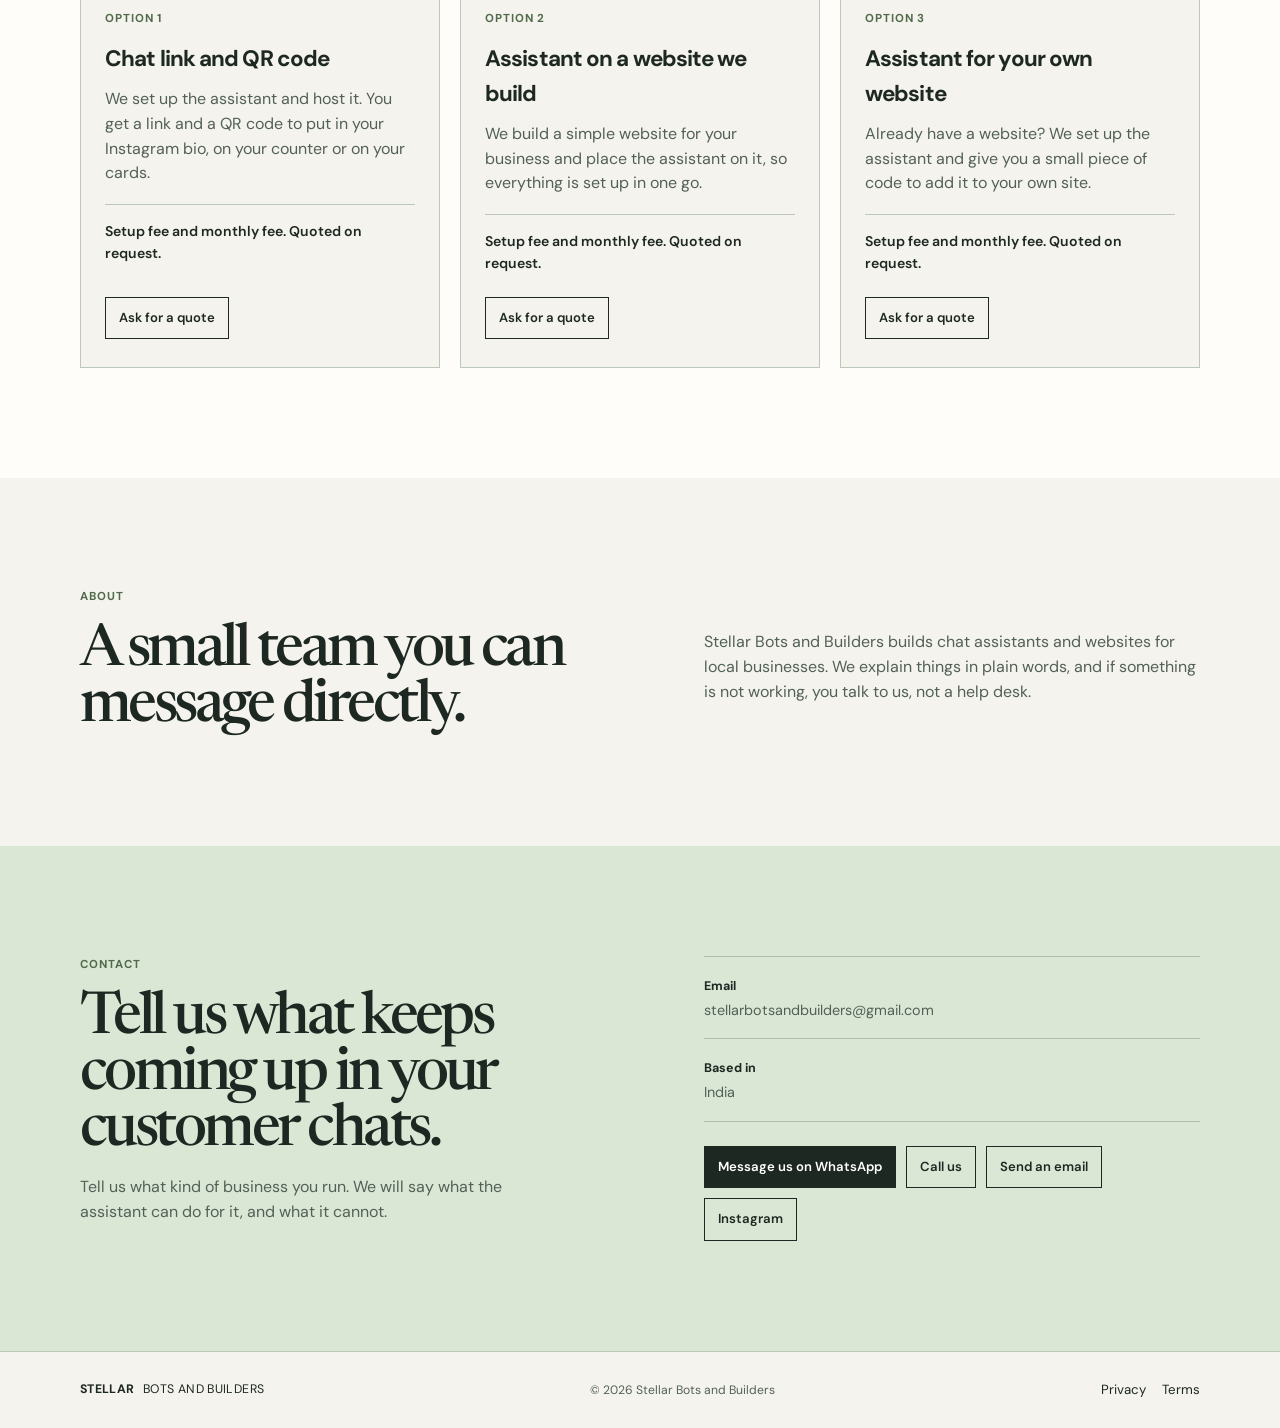
==== commit 52a4ea67: "Add files via upload" ====
--- a/index.html
+++ b/index.html
@@ -3,9 +3,11 @@
   <head>
     <meta charset="utf-8">
     <meta name="viewport" content="width=device-width, initial-scale=1">
-    <meta name="description" content="Stellar Bots and Builders makes practical customer chatbots for growing businesses.">
+    <meta name="description" content="Stellar Bots and Builders sets up chat assistants for local businesses. They answer customer questions from the business's own information, in English, Hindi and Hinglish.">
     <title>Stellar Bots and Builders</title>
     <link rel="stylesheet" href="styles.css">
+    <link rel="icon" type="image/png" sizes="48x48" href="favicon.png">
+    <link rel="apple-touch-icon" href="favicon.png">
   </head>
 
   <body>
@@ -14,8 +16,8 @@
     <header>
       <div class="wrap header-row">
         <a class="logo-link" href="#top" aria-label="Stellar Bots and Builders home">
-  <img src="logo.png" alt="Stellar Bots and Builders">
-</a>
+          <img src="logo.png" alt="Stellar Bots and Builders">
+        </a>
 
         <button class="menu-button" type="button" aria-expanded="false" aria-controls="site-nav">
           Menu
@@ -24,7 +26,8 @@
         <nav id="site-nav" aria-label="Main navigation">
           <a href="#work">What we do</a>
           <a href="#process">How it works</a>
-          
+          <a href="#pricing">Pricing</a>
+          <a href="#about">About</a>
           <a href="#contact">Contact</a>
         </nav>
       </div>
@@ -34,77 +37,61 @@
       <section class="hero" id="top">
         <div class="wrap hero-grid">
           <div>
-            <!-- Replace this with your official tagline. -->
             <p class="tagline" style="font-size: 150%;">Innovate or Evaporate</p>
 
-            <h1>Chatbots that give your customers a straight answer.</h1>
+            <h1>A chat assistant that answers your customers’ common questions.</h1>
 
             <p class="intro">
-              We build useful chat experiences for businesses that want to reply faster,
-              stay organised, and make it easier for customers to get help.
-            </p>
-
-            <a class="button js-wa" href="#contact">Message us on WhatsApp</a>
-            <p class="small-note">Serving <span data-area>India</span>.</p>
-          </div>
-
-        <div class="phone-demo" aria-label="Example chatbot conversation on a smartphone">
-  <div class="phone-bar">
-    <span>9:41</span>
-    <span>● ● ●</span>
-  </div>
-
-  <div class="chat-title">
-    <b>Stellar Assistant</b>
-    <small>Typically replies in minutes</small>
-  </div>
-
-  <div class="messages live-chat">
-    <p class="bot live-message message-one">
-      Hi, how can I help today?
-    </p>
-
-    <div class="typing-indicator">
-      <span></span>
-      <span></span>
-      <span></span>
-    </div>
-
-    <p class="visitor live-message message-two">
-      I need help picking the right service.
-    </p>
-
-    <p class="bot live-message message-three">
-      Sure. Tell me what you need, and I’ll ask a couple of quick questions
-      before sharing the best next step.
-    </p>
-
-    <p class="choice live-message message-four">
-      Get a recommendation
-    </p>
-
-    <p class="choice live-message message-four">
-      Ask a question
-    </p>
-  </div>
-
-  <div class="chat-input">Write a message</div>
-</div>
+              Prices, opening hours, how to book. Customers ask the same things
+              again and again. We set up an assistant that answers from your own
+              information, in English, Hindi and Hinglish.
+            </p>
+
+            <div class="hero-actions">
+              <a class="button js-wa" href="#contact">Message us on WhatsApp</a>
+              <a class="btn" href="#pricing">View pricing</a>
+            </div>
+            <p class="small-note" style="font-size: smaller;">Serving <span data-area>India</span>.</p>
+          </div>
+
+          <div class="phone-demo">
+            <div class="phone-bar">
+              <span>9:41</span>
+              <span>● ● ●</span>
+            </div>
 
             <div class="chat-title">
-              <b>Stellar Assistant</b>
-              <small>Typically replies in minutes</small>
-            </div>
-
-            <div class="messages">
-              <p class="bot">Hi, how can I help today?</p>
-              <p class="visitor">I need help picking the right service.</p>
-              <p class="bot">
-                Sure. Tell me what you need, and I’ll ask a couple of quick
-                questions before sharing the best next step.
-              </p>
-              <p class="choice">Get a recommendation</p>
-              <p class="choice">Ask a question</p>
+              <b>Example chat</b>
+              <small>A sample of how an assistant replies</small>
+            </div>
+
+            <div class="messages live-chat">
+              <p class="bot live-message message-one">
+                Hi, how can I help today?
+              </p>
+
+              <div class="typing-indicator">
+                <span></span>
+                <span></span>
+                <span></span>
+              </div>
+
+              <p class="visitor live-message message-two">
+                Do you take walk-ins?
+              </p>
+
+              <p class="bot live-message message-three">
+                I’m not sure about that one. Please call us and the team will
+                confirm.
+              </p>
+
+              <p class="choice live-message message-four">
+                Opening hours
+              </p>
+
+              <p class="choice live-message message-four">
+                How to book
+              </p>
             </div>
 
             <div class="chat-input">Write a message</div>
@@ -115,8 +102,8 @@
       <section class="statement">
         <div class="wrap">
           <p>
-            Clear language. Useful answers. A chat experience that feels like
-            part of your business, not a pop-up pasted on top.
+            Plain answers from your own information. No guessing, and no
+            invented prices.
           </p>
         </div>
       </section>
@@ -130,46 +117,48 @@
 
           <div>
             <p>
-              We map the repeated conversations in your inbox, then turn them
-              into a simple, natural flow your customers can use on their phone.
-            </p>
-            <p>
-              That can mean a first-response bot, a product helper, a lead
-              qualification flow, or a small support centre.
+              You give us your services, prices, timings and address. We load
+              them into an assistant that answers only from that information,
+              then test it with the kind of questions your customers send.
+            </p>
+            <p>
+              Each business gets its own assistant, with its own link and QR
+              code to share. We also build simple websites for small
+              businesses.
             </p>
           </div>
         </div>
 
         <div class="wrap work-list">
           <article>
-            <p>01</p>
+            <p style="font-size: large;">01</p>
             <div>
-              <h3>Customer support chat</h3>
+              <h3>Answers from your information</h3>
               <p>
-                Answer common questions, share the right link, and hand off the
-                complicated stuff to a person.
+                Prices, timings, services and address. The assistant uses only
+                what you gave us and does not make things up.
               </p>
             </div>
           </article>
 
           <article>
-            <p>02</p>
+            <p style="font-size: large;">02</p>
             <div>
-              <h3>Lead and enquiry flows</h3>
+              <h3>Honest when it does not know</h3>
               <p>
-                Ask sensible questions upfront so your team gets the context
-                they need before they reply.
+                If the answer is not in your information, it says so and gives
+                your phone number instead of guessing.
               </p>
             </div>
           </article>
 
           <article>
-            <p>03</p>
+            <p style="font-size: large;">03</p>
             <div>
-              <h3>Website conversations</h3>
+              <h3>Your customers’ language</h3>
               <p>
-                Give visitors a useful route through your site instead of making
-                them search through pages.
+                It replies in English, Hindi or Hinglish, matching the way the
+                customer writes.
               </p>
             </div>
           </article>
@@ -182,40 +171,129 @@
             <p class="label">HOW IT WORKS</p>
             <h2>A small process with no mystery.</h2>
             <p>
-              We keep the work visible. You see the flow, the words, and the
-              interface before anything goes live.
+              You see how the assistant answers before any customer does.
             </p>
           </div>
 
           <ol>
             <li>
-              <b>Start with your inbox</b>
+              <b>Send us your details</b>
               <span>
-                We look at real questions, recurring problems, and the words
-                your customers already use.
+                Services, prices, timings, address and phone number. A message
+                or a photo of your price list is enough to start.
               </span>
             </li>
 
             <li>
-              <b>Write the conversation</b>
+              <b>We set it up and test it</b>
               <span>
-                We shape short prompts and useful replies in your voice. English,
-                Hindi, and Hinglish can all be planned where relevant.
+                We load your information and try it with real customer-style
+                questions, including ones it should not answer.
               </span>
             </li>
 
             <li>
-              <b>Test it on a phone</b>
+              <b>You check it, then it goes live</b>
               <span>
-                We check the paths, tap targets, and handoff points on the
-                screen your customers are most likely to use.
+                You try it on your phone first. When you are happy, you get a
+                link and a QR code to share with customers.
               </span>
             </li>
           </ol>
         </div>
       </section>
 
-      
+      <section class="section" id="limits">
+        <div class="wrap split-heading">
+          <div>
+            <p class="label">WHAT TO EXPECT</p>
+            <h2>Clear about what it can and cannot do.</h2>
+          </div>
+
+          <div>
+            <p>
+              It answers common questions about your business. It does not
+              book appointments, take payments or replace you.
+            </p>
+            <p>
+              For anything outside your information, it points the customer to
+              your phone number, so you stay in charge of the conversation.
+            </p>
+          </div>
+        </div>
+      </section>
+
+      <section class="process section" id="pricing">
+        <div class="wrap split-heading">
+          <div>
+            <p class="label">PRICING</p>
+            <h2>Quoted per business, kept simple.</h2>
+          </div>
+
+          <div>
+            <p>
+              Most setups have two parts: a one-time setup fee, and a small
+              monthly fee that covers hosting and updates.
+            </p>
+            <p>
+              The amount depends on how much your assistant needs to know.
+              Message us a few details and we will send a quote.
+            </p>
+          </div>
+        </div>
+
+        <div class="wrap plans">
+          <article class="plan">
+            <p class="label">OPTION 1</p>
+            <h3>Chat link and QR code</h3>
+            <p>
+              We set up the assistant and host it. You get a link and a QR code
+              to put in your Instagram bio, on your counter or on your cards.
+            </p>
+            <p class="plan-price">Setup fee and monthly fee. Quoted on request.</p>
+            <a class="btn" href="#contact">Ask for a quote</a>
+          </article>
+
+          <article class="plan">
+            <p class="label">OPTION 2</p>
+            <h3>Assistant on a website we build</h3>
+            <p>
+              We build a simple website for your business and place the
+              assistant on it, so everything is set up in one go.
+            </p>
+            <p class="plan-price">Setup fee and monthly fee. Quoted on request.</p>
+            <a class="btn" href="#contact">Ask for a quote</a>
+          </article>
+
+          <article class="plan">
+            <p class="label">OPTION 3</p>
+            <h3>Assistant for your own website</h3>
+            <p>
+              Already have a website? We set up the assistant and give you a
+              small piece of code to add it to your own site.
+            </p>
+            <p class="plan-price">Setup fee and monthly fee. Quoted on request.</p>
+            <a class="btn" href="#contact">Ask for a quote</a>
+          </article>
+        </div>
+      </section>
+
+      <section class="section" id="about">
+        <div class="wrap split-heading">
+          <div>
+            <p class="label">ABOUT</p>
+            <h2>A small team you can message directly.</h2>
+          </div>
+
+          <div>
+            <p>
+              Stellar Bots and Builders builds chat assistants and websites for
+              local businesses. We explain things in plain words, and if
+              something is not working, you talk to us, not a help desk.
+            </p>
+          </div>
+        </div>
+      </section>
 
       <section class="contact section" id="contact">
         <div class="wrap contact-layout">
@@ -223,8 +301,8 @@
             <p class="label">CONTACT</p>
             <h2>Tell us what keeps coming up in your customer chats.</h2>
             <p>
-              We will help you work out whether a chatbot is the right fit and
-              what it should do first.
+              Tell us what kind of business you run. We will say what the
+              assistant can do for it, and what it cannot.
             </p>
           </div>
 
@@ -259,4 +337,4 @@
 
     <script src="script.js"></script>
   </body>
-</html>+</html>
--- a/styles.css
+++ b/styles.css
@@ -45,6 +45,8 @@
 }
 
 header {
+  position: relative;
+  z-index: 10;
   background: var(--paper);
   border-bottom: 1px solid var(--line);
 }
@@ -119,7 +121,7 @@
 }
 
 .tagline {
-  color: #9a482c;
+  color: #de6840;
 }
 
 .hero h1,
@@ -465,12 +467,12 @@
     font: 600 0.83rem "DM Sans";
   }
 
-  nav {
+    nav {
     display: none;
     position: absolute;
-    top: 64px;
-    left: 17px;
-    right: 17px;
+    top: 100%;
+    left: 0;
+    right: 0;
     z-index: 3;
     flex-direction: column;
     gap: 12px;
@@ -656,6 +658,7 @@
   }
 }
 .header-row {
+  position: relative;
   height: 76px;
   min-height: 76px;
 }
@@ -671,7 +674,7 @@
 .logo-link img {
   display: block;
   width: auto;
-  height: 2b52px;   /* Change only this to resize the logo */
+  height: 252px;   /* Change only this to resize the logo */
   max-width: 100%;
   object-fit: contain;
 }
@@ -730,4 +733,54 @@
 .hero-grid > .chat-input,
 .hero-grid > .typing-indicator {
   display: none !important;
-}+}
+.plans {
+  display: grid;
+  grid-template-columns: repeat(auto-fit, minmax(260px, 1fr));
+  gap: 20px;
+  margin-top: 70px;
+}
+
+.plan {
+  display: flex;
+  flex-direction: column;
+  padding: 28px 24px;
+  background: var(--paper);
+  border: 1px solid var(--line);
+}
+
+.plan .label {
+  margin: 0 0 14px;
+  color: #526a4c;
+}
+
+.plan h3 {
+  margin: 0 0 10px;
+  font-size: 1.4rem;
+  letter-spacing: -0.04em;
+}
+
+.plan p {
+  margin: 0;
+  color: var(--muted);
+}
+
+.plan .plan-price {
+  margin: 18px 0 22px;
+  padding-top: 16px;
+  color: var(--ink);
+  border-top: 1px solid var(--line);
+  font-size: 0.88rem;
+  font-weight: 600;
+}
+
+.plan .btn {
+  align-self: flex-start;
+  margin-top: auto;
+}
+
+@media (max-width: 760px) {
+  .plans {
+    margin-top: 42px;
+  }
+}
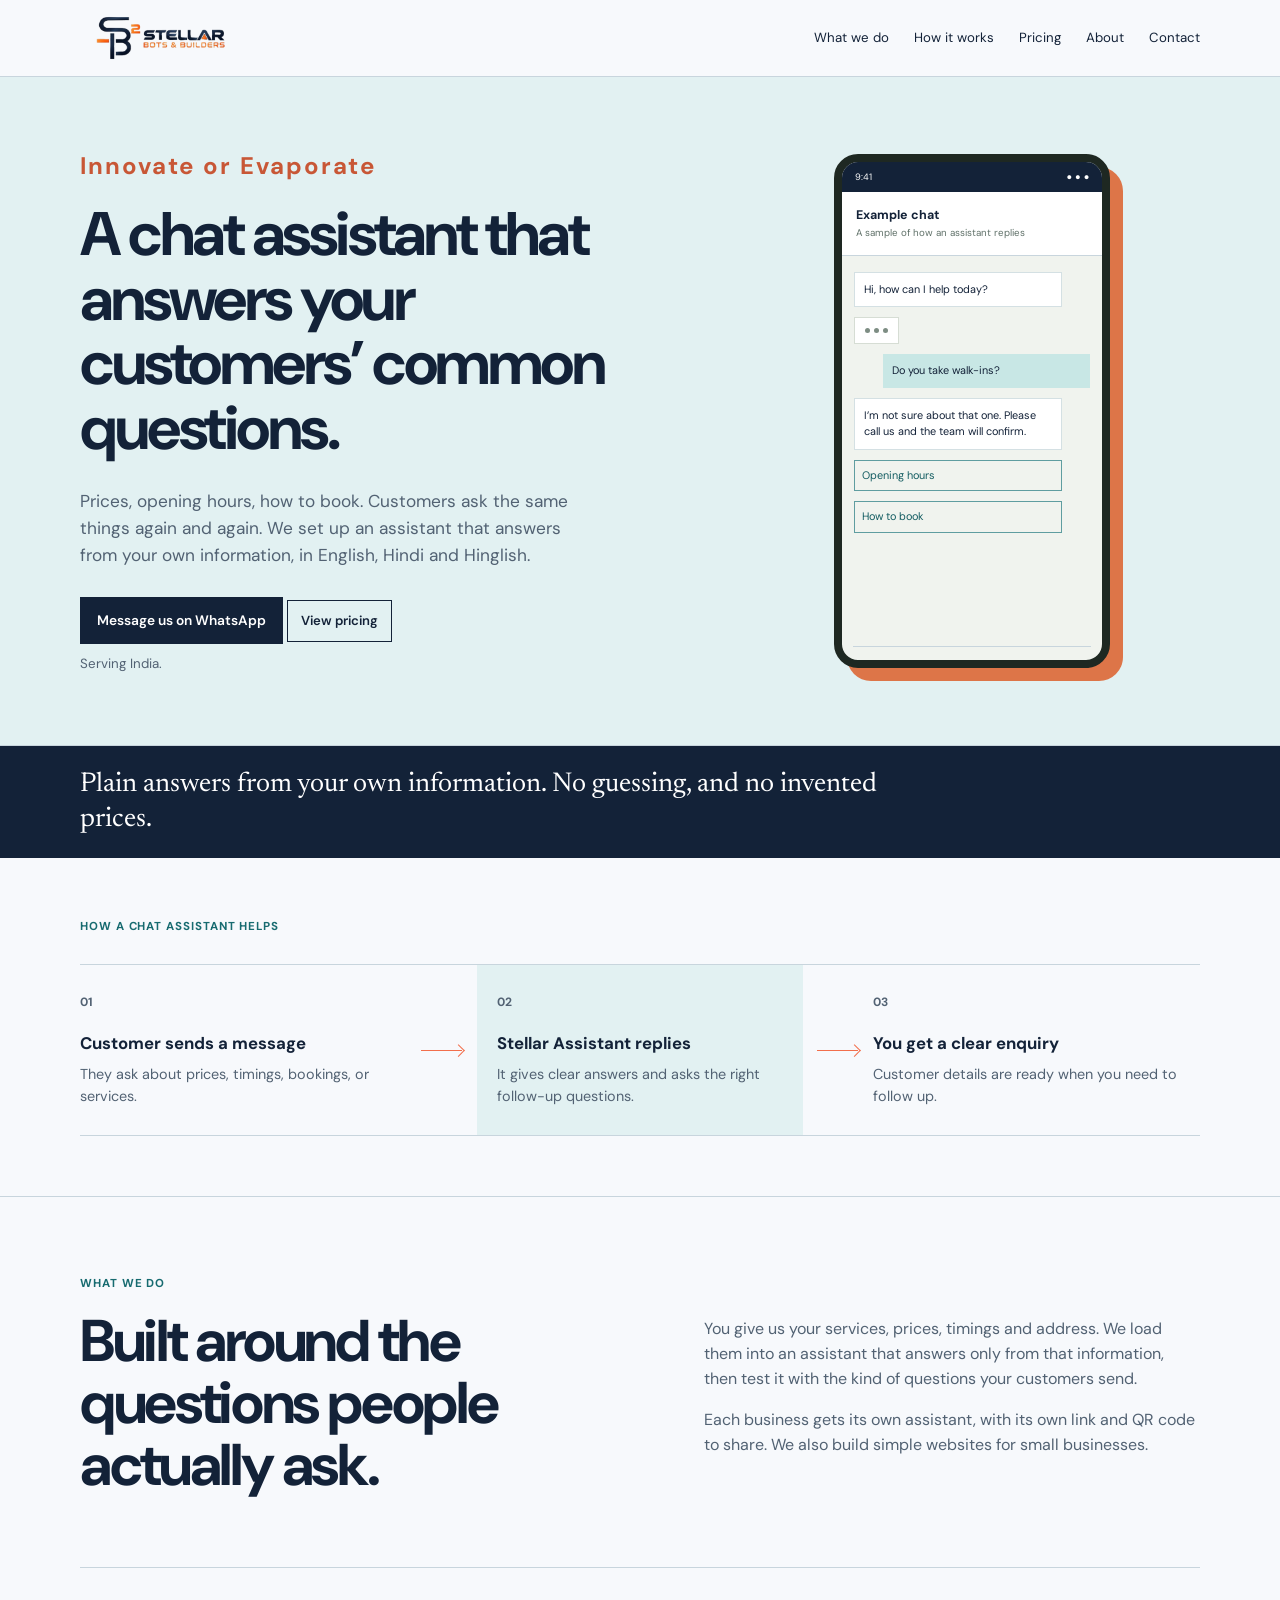
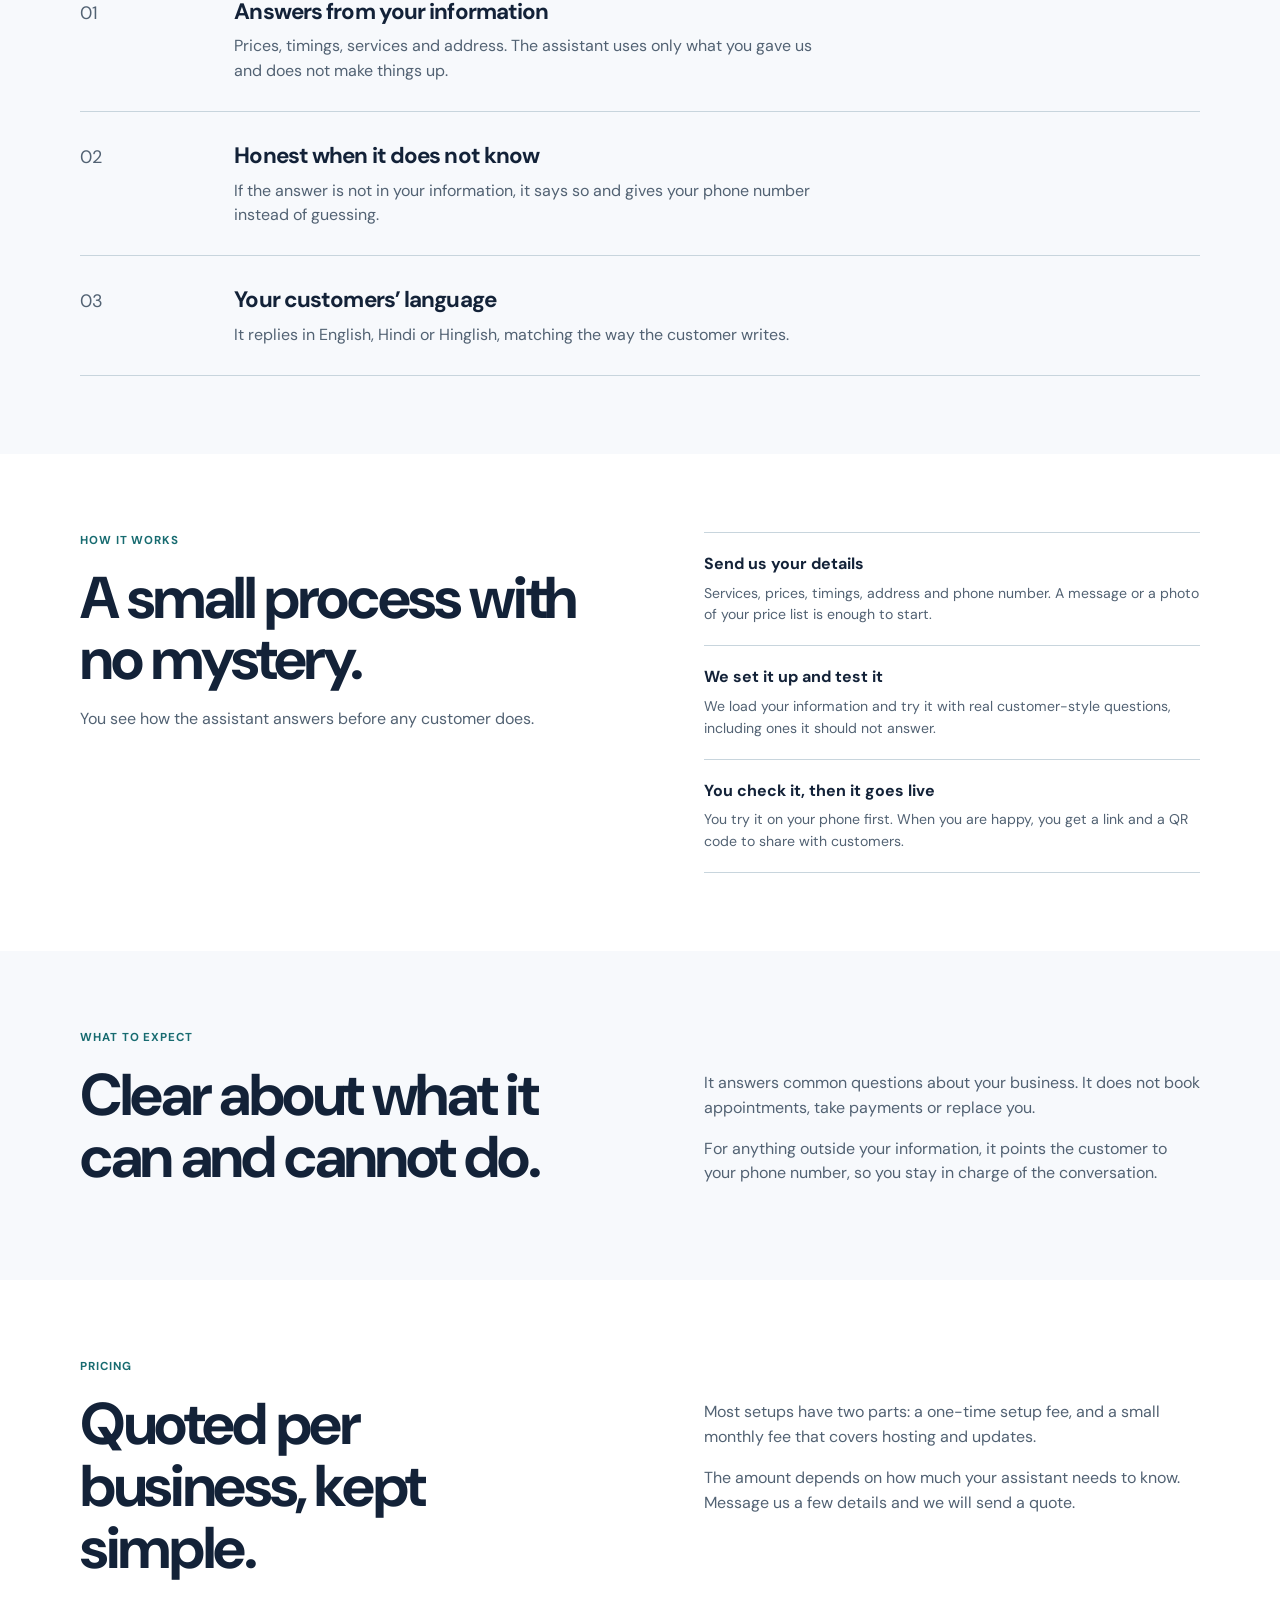
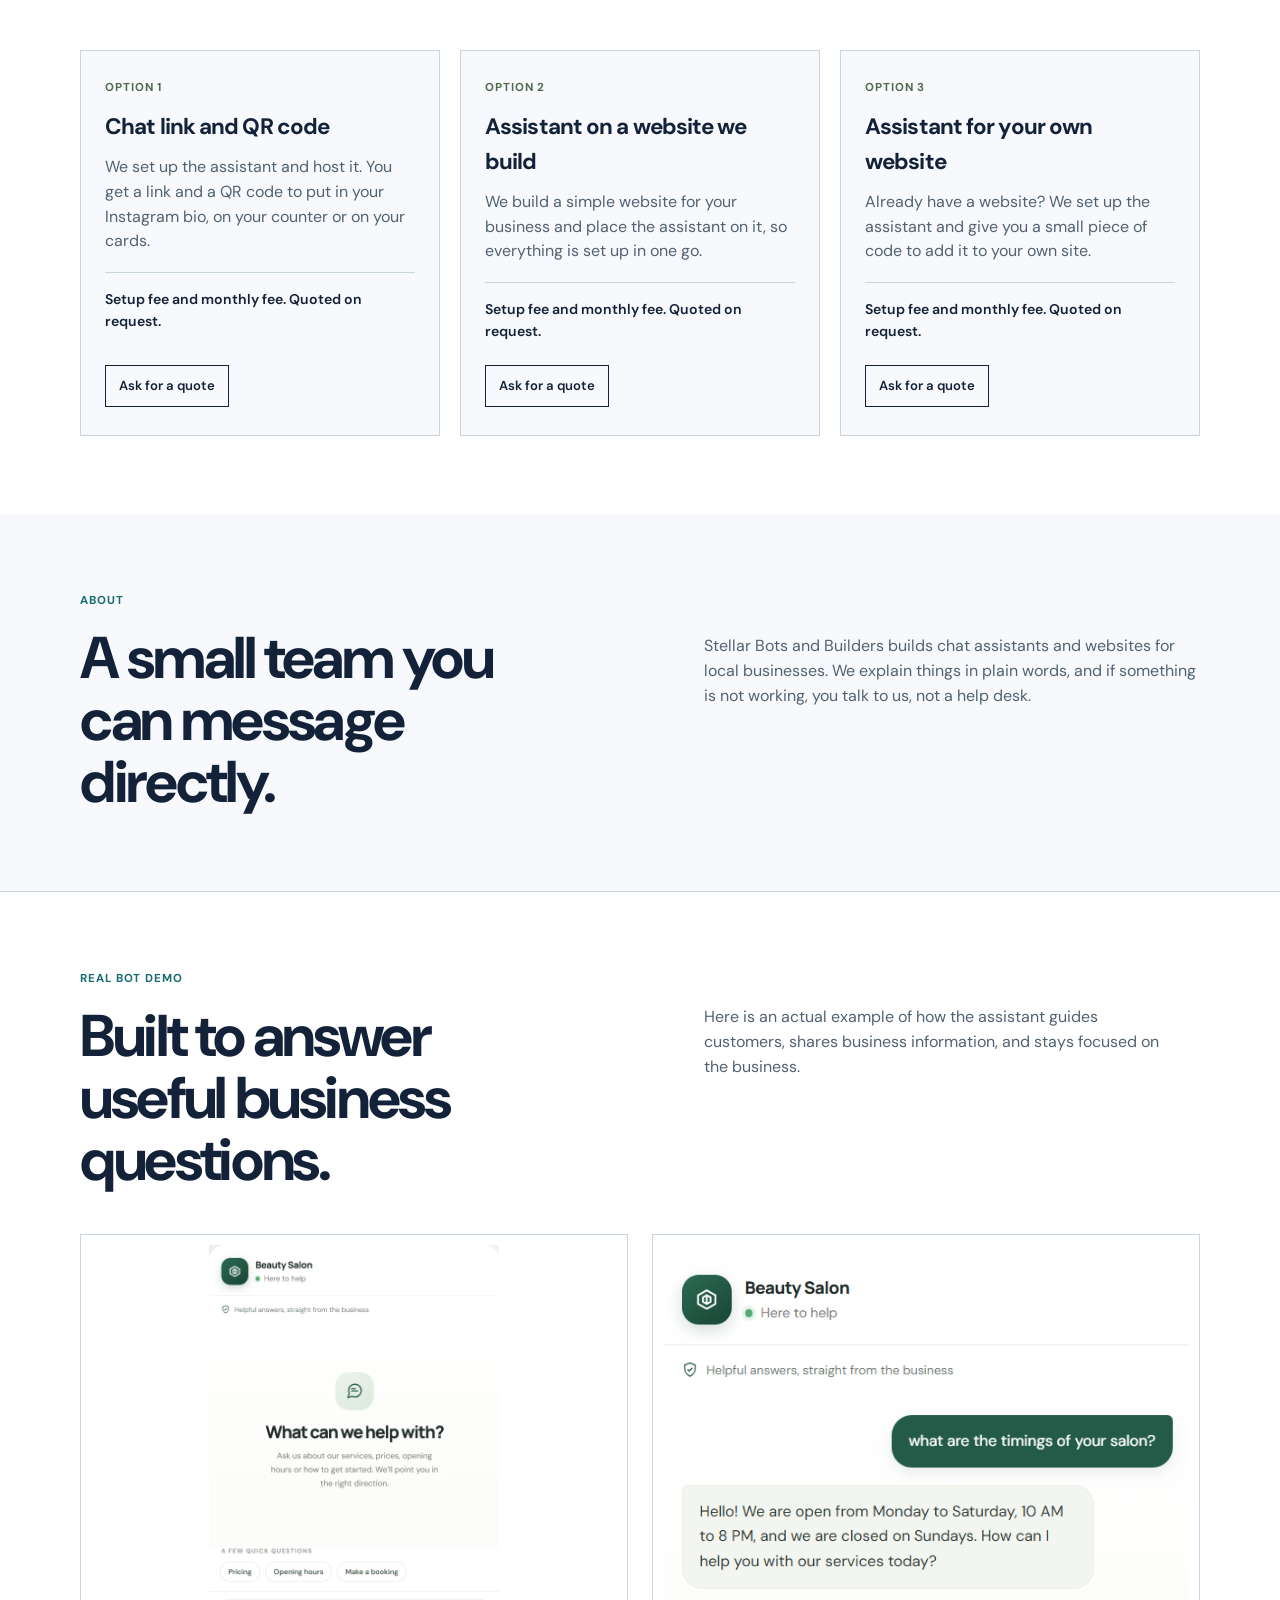
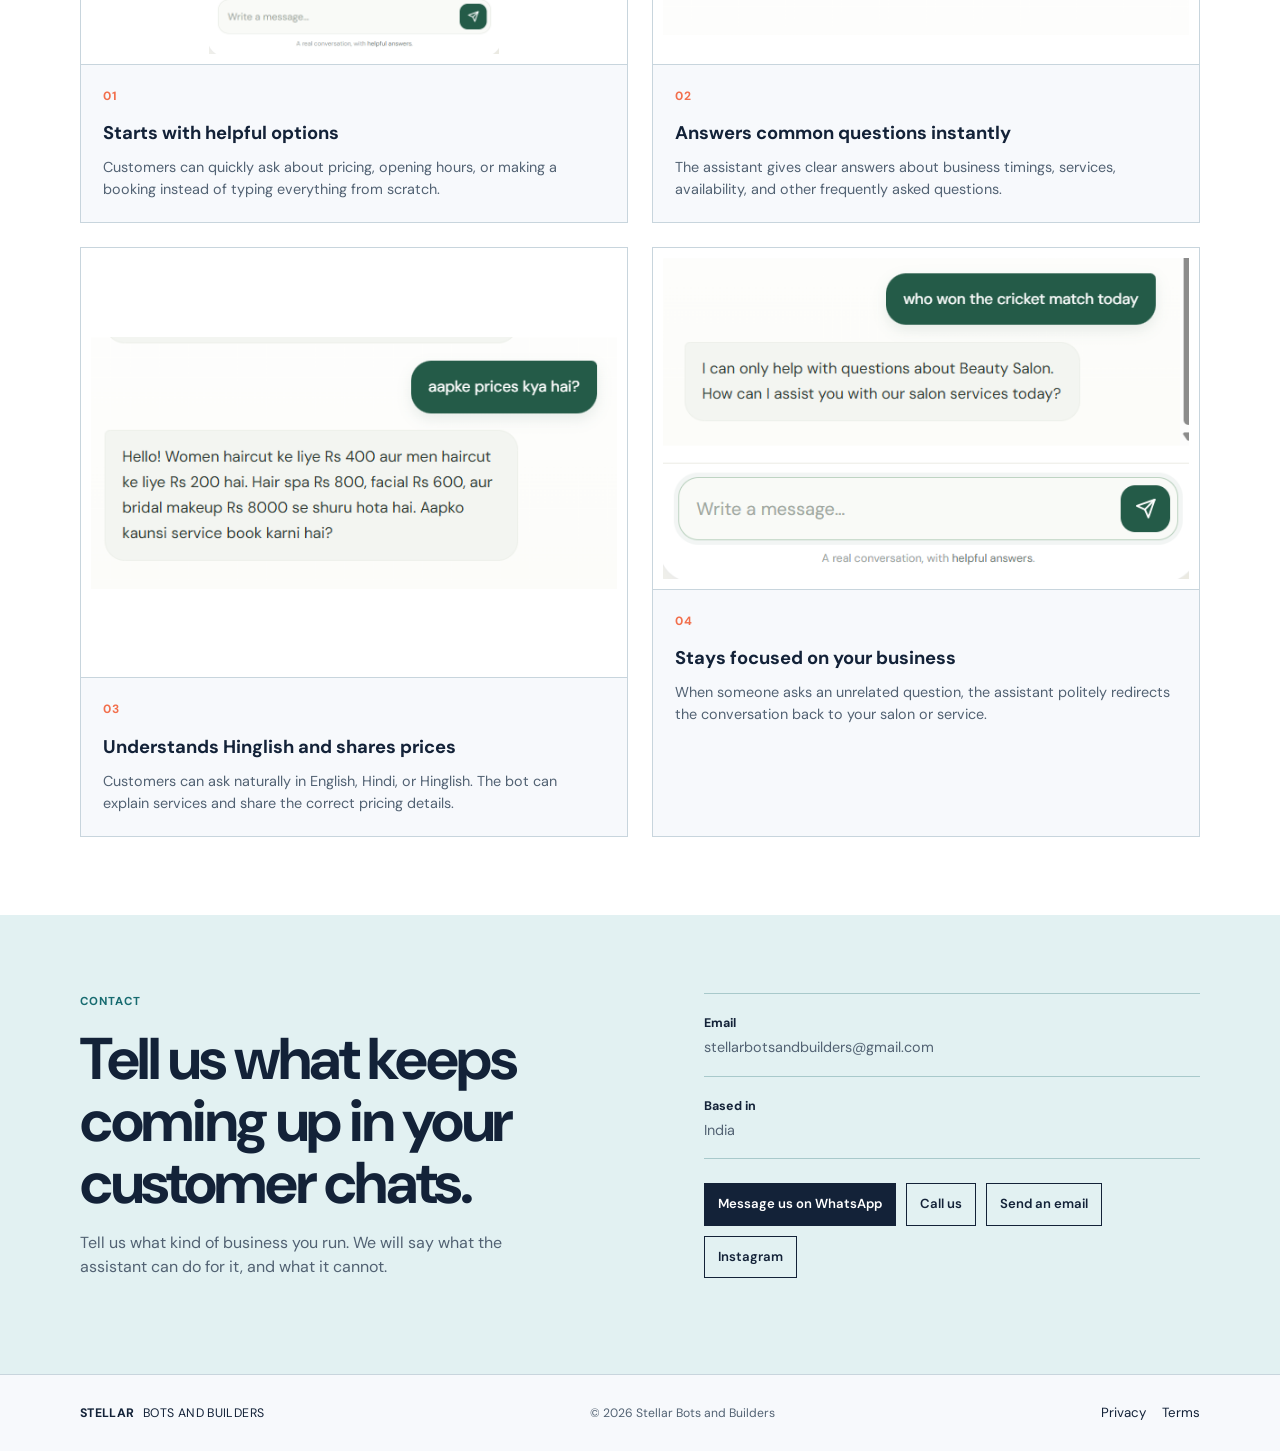
==== commit e1efb4f5: "Add files via upload" ====
--- a/index.html
+++ b/index.html
@@ -107,6 +107,35 @@
           </p>
         </div>
       </section>
+      <section class="how-it-helps">
+  <div class="wrap">
+    <p class="label">HOW A CHAT ASSISTANT HELPS</p>
+
+    <div class="chat-flow">
+      <div class="flow-step">
+        <span>01</span>
+        <h3>Customer sends a message</h3>
+        <p>They ask about prices, timings, bookings, or services.</p>
+      </div>
+
+      <div class="flow-line"></div>
+
+      <div class="flow-step featured">
+        <span>02</span>
+        <h3>Stellar Assistant replies</h3>
+        <p>It gives clear answers and asks the right follow-up questions.</p>
+      </div>
+
+      <div class="flow-line"></div>
+
+      <div class="flow-step">
+        <span>03</span>
+        <h3>You get a clear enquiry</h3>
+        <p>Customer details are ready when you need to follow up.</p>
+      </div>
+    </div>
+  </div>
+</section>
 
       <section class="work section" id="work">
         <div class="wrap split-heading">
@@ -294,6 +323,89 @@
           </div>
         </div>
       </section>
+      <section class="bot-demo section" id="bot-demo">
+  <div class="wrap">
+    <div class="demo-heading">
+      <div>
+        <p class="label">REAL BOT DEMO</p>
+        <h2>Built to answer useful business questions.</h2>
+      </div>
+
+      <p>
+        Here is an actual example of how the assistant guides customers,
+        shares business information, and stays focused on the business.
+      </p>
+    </div>
+
+    <div class="demo-grid">
+      <article class="demo-card">
+        <img
+          src="interface.png"
+          alt="Beauty Salon chatbot welcome screen with quick question buttons"
+        >
+
+        <div class="demo-copy">
+          <p class="demo-number">01</p>
+          <h3>Starts with helpful options</h3>
+          <p>
+            Customers can quickly ask about pricing, opening hours, or making
+            a booking instead of typing everything from scratch.
+          </p>
+        </div>
+      </article>
+
+      <article class="demo-card">
+        <img
+          src="timings.png"
+          alt="Chatbot answering a customer question about salon opening hours"
+        >
+
+        <div class="demo-copy">
+          <p class="demo-number">02</p>
+          <h3>Answers common questions instantly</h3>
+          <p>
+            The assistant gives clear answers about business timings, services,
+            availability, and other frequently asked questions.
+          </p>
+        </div>
+      </article>
+
+      <article class="demo-card">
+        <img
+          src="hinglish.png"
+          alt="Chatbot replying in Hinglish with salon service prices"
+        >
+
+        <div class="demo-copy">
+          <p class="demo-number">03</p>
+          <h3>Understands Hinglish and shares prices</h3>
+          <p>
+            Customers can ask naturally in English, Hindi, or Hinglish. The
+            bot can explain services and share the correct pricing details.
+          </p>
+        </div>
+      </article>
+
+      <article class="demo-card">
+        <img
+          src="boundaries.png"
+          alt="Chatbot politely refusing an unrelated cricket question"
+        >
+
+        <div class="demo-copy">
+          <p class="demo-number">04</p>
+          <h3>Stays focused on your business</h3>
+          <p>
+            When someone asks an unrelated question, the assistant politely
+            redirects the conversation back to your salon or service.
+          </p>
+        </div>
+      </article>
+
+      
+    </div>
+  </div>
+</section>
 
       <section class="contact section" id="contact">
         <div class="wrap contact-layout">
--- a/styles.css
+++ b/styles.css
@@ -1,13 +1,13 @@
 @import url("https://fonts.googleapis.com/css2?family=DM+Sans:wght@400;500;600;700&family=Newsreader:opsz,wght@6..72,400;6..72,500&display=swap");
 
 :root {
-  --ink: #1e2822;
-  --muted: #526158;
-  --paper: #f5f3ed;
-  --main: #dbe7d5;
-  --accent: #dd7548;
-  --line: #bdc7ba;
-  --white: #fffdfa;
+  --ink: #132238;       /* deep navy */
+  --muted: #526273;     /* readable muted text */
+  --paper: #f7f9fc;     /* cool off-white */
+  --main: #e2f1f2;      /* soft teal */
+  --accent: #f26f4c;    /* warm coral */
+  --line: #c8d5dd;      /* subtle borders */
+  --white: #ffffff;
 }
 
 * {
@@ -114,22 +114,33 @@
 .tagline,
 .label {
   margin: 0 0 18px;
-  color: #526a4c;
+   color: #176b70;
   font-size: 0.72rem;
   font-weight: 700;
   letter-spacing: 0.08em;
 }
 
 .tagline {
-  color: #de6840;
-}
+  color: #c85736;
+}
+
 
 .hero h1,
 .section h2 {
   max-width: 700px;
   margin: 0;
-  font: 500 clamp(3rem, 6.1vw, 5.75rem) / 0.95 Newsreader, Georgia, serif;
-  letter-spacing: -0.06em;
+  font-family: "DM Sans", Arial, sans-serif;
+  font-weight: 700;
+  line-height: 1.05;
+  letter-spacing: -0.04em;
+}
+
+.hero h1 {
+  font-size: clamp(2.5rem, 4.8vw, 4.4rem);
+}
+
+.section h2 {
+  font-size: clamp(2rem, 3.4vw, 3.1rem);
 }
 
 .intro {
@@ -215,20 +226,20 @@
   line-height: 1.45;
 }
 
-.bot {
-  background: #fff;
-  border: 1px solid #d6ddd4;
+.bot{
+  background: #ffffff;
+  border: 1px solid #d4e0e3;
 }
 
 .visitor {
   margin-left: auto !important;
-  background: #c9dfa9;
+  background: #c8e7e5;
 }
 
 .messages .choice {
   padding: 7px;
-  color: #385631;
-  border: 1px solid #7d9d69;
+  color: #145d62;
+  border: 1px solid #5f9da0;
 }
 
 .chat-input {
@@ -254,7 +265,7 @@
 }
 
 .section {
-  padding: 110px 0;
+  padding: 78px 0;
 }
 
 .split-heading,
@@ -379,13 +390,13 @@
 }
 
 .contact-details {
-  border-top: 1px solid #aebdaa;
+  border-top: 1px solid #a8c9cb;
 }
 
 .contact-details p {
   margin: 0;
   padding: 16px 0;
-  border-bottom: 1px solid #aebdaa;
+  border-bottom: 1px solid #a8c9cb;
 }
 
 .contact-details b {
@@ -498,10 +509,9 @@
     padding: 48px 0 58px;
   }
 
-  .hero h1 {
-    font-size: clamp(3.25rem, 15vw, 4.65rem);
-  }
-
+.hero h1 {
+  font-size: clamp(2.4rem, 11vw, 3.2rem);
+}
   .intro {
     font-size: 1rem;
   }
@@ -784,3 +794,201 @@
     margin-top: 42px;
   }
 }
+/* Simple service-flow graphic */
+
+.how-it-helps {
+  padding: 60px 0;
+  background: var(--paper);
+  border-bottom: 1px solid var(--line);
+}
+
+.chat-flow {
+  display: grid;
+  grid-template-columns: 1fr 70px 1fr 70px 1fr;
+  align-items: stretch;
+  margin-top: 28px;
+  border-top: 1px solid var(--line);
+  border-bottom: 1px solid var(--line);
+}
+
+.flow-step {
+  padding: 28px 20px 28px 0;
+}
+
+.flow-step span {
+  display: block;
+  margin-bottom: 18px;
+  color: var(--muted);
+  font-size: 0.75rem;
+  font-weight: 700;
+}
+
+.flow-step h3 {
+  margin: 0;
+  font-size: 1.05rem;
+}
+
+.flow-step p {
+  margin: 7px 0 0;
+  color: var(--muted);
+  font-size: 0.9rem;
+}
+
+.flow-step.featured {
+  padding-left: 20px;
+  background: var(--main);
+}
+
+.flow-line {
+  display: flex;
+  align-items: center;
+  position: relative;
+  padding: 0 14px;
+}
+
+.flow-line::before {
+  content: "";
+  width: 100%;
+  height: 1px;
+  background: var(--accent);
+}
+
+.flow-line::after {
+  content: "";
+  width: 8px;
+  height: 8px;
+  margin-left: -8px;
+  border-top: 1px solid var(--accent);
+  border-right: 1px solid var(--accent);
+  transform: rotate(45deg);
+}
+@media (max-width: 760px) {
+  .chat-flow {
+    grid-template-columns: 1fr;
+  }
+
+  .flow-step,
+  .flow-step.featured {
+    padding: 22px 0;
+    background: transparent;
+    border-bottom: 1px solid var(--line);
+  }
+
+  .flow-line {
+    display: none;
+  }
+}
+/* Real bot screenshot gallery */
+
+.bot-demo {
+  background: var(--white);
+  border-top: 1px solid var(--line);
+}
+
+.demo-heading {
+  display: grid;
+  grid-template-columns: 1fr 1fr;
+  gap: 10vw;
+  margin-bottom: 42px;
+}
+
+.demo-heading p:last-child {
+  max-width: 460px;
+  margin-top: 35px;
+  color: var(--muted);
+}
+
+.demo-grid {
+  display: grid;
+  grid-template-columns: repeat(2, 1fr);
+  gap: 24px;
+  align-items: stretch;
+}
+
+.demo-card {
+  display: flex;
+  flex-direction: column;
+  overflow: hidden;
+  background: var(--paper);
+  border: 1px solid var(--line);
+}
+
+.demo-card:last-child {
+  grid-column: 1 / -1;
+  display: grid;
+  grid-template-columns: 1fr 1fr;
+  align-items: center;
+}
+.demo-card img {
+  display: block;
+  width: 100%;
+  height: 430px;
+  padding: 10px;
+  background: #ffffff;
+  border-bottom: 1px solid var(--line);
+  object-fit: contain;
+}
+
+.demo-card:last-child img {
+  height: 430px;
+  border-right: 0;
+  border-bottom: 1px solid var(--line);
+}
+
+.demo-copy {
+  min-height: auto;
+  padding: 22px;
+}
+.demo-number {
+  margin: 0 0 14px;
+  color: var(--accent);
+  font-size: 0.75rem;
+  font-weight: 700;
+  letter-spacing: 0.08em;
+}
+
+.demo-copy h3 {
+  margin: 0;
+  font-size: 1.15rem;
+}
+
+.demo-copy p:last-child {
+  margin: 8px 0 0;
+  color: var(--muted);
+  font-size: 0.9rem;
+}
+
+@media (max-width: 760px) {
+  .demo-heading,
+  .demo-grid,
+  .demo-card:last-child {
+    grid-template-columns: 1fr;
+  }
+
+  .demo-heading p:last-child {
+    margin-top: 0;
+  }
+
+  .demo-card:last-child {
+    grid-column: auto;
+  }
+
+  .demo-card img,
+  .demo-card:last-child img {
+    height: auto;
+    max-height: 430px;
+    border-right: 0;
+    border-bottom: 1px solid var(--line);
+    object-fit: cover;
+  }
+}
+.demo-card:last-child {
+  display: block;
+  grid-column: auto;
+}
+
+.demo-card:last-child img {
+  height: auto;
+  border-right: 0;
+  border-bottom: 1px solid var(--line);
+}
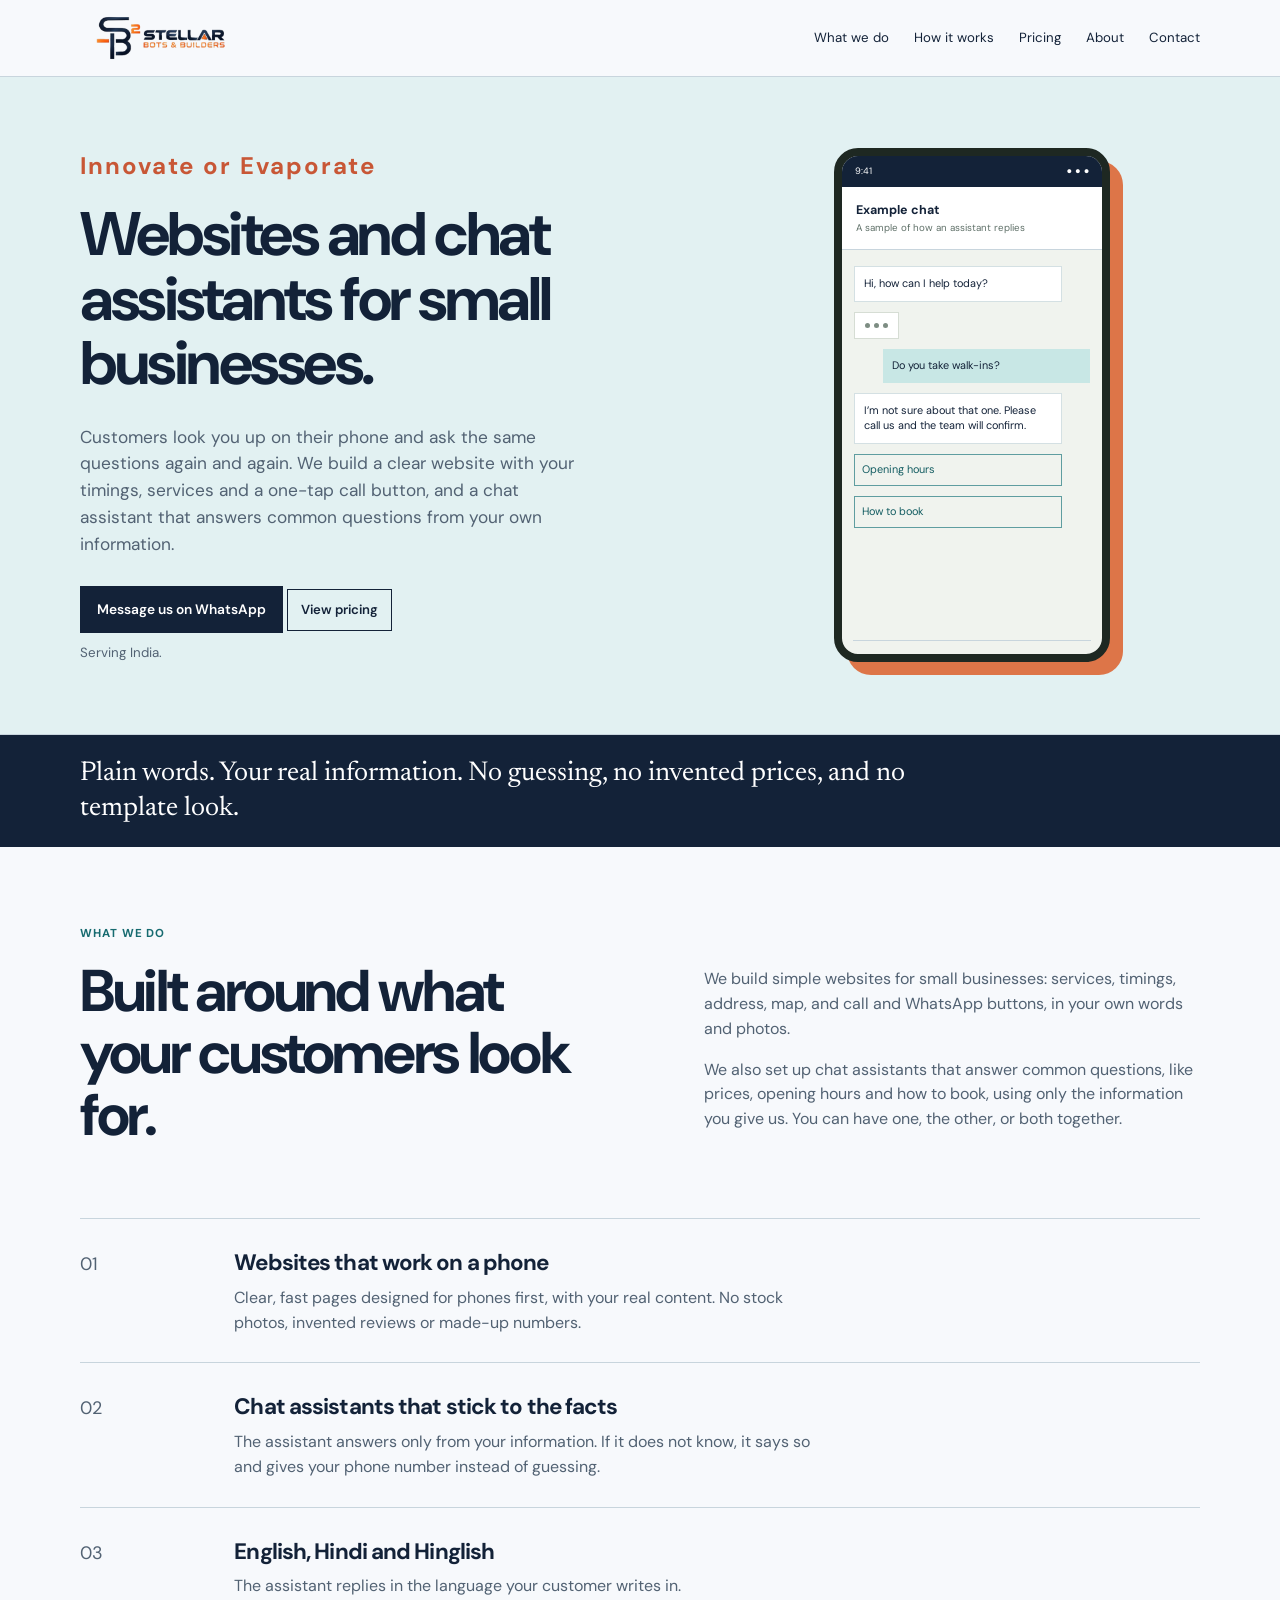
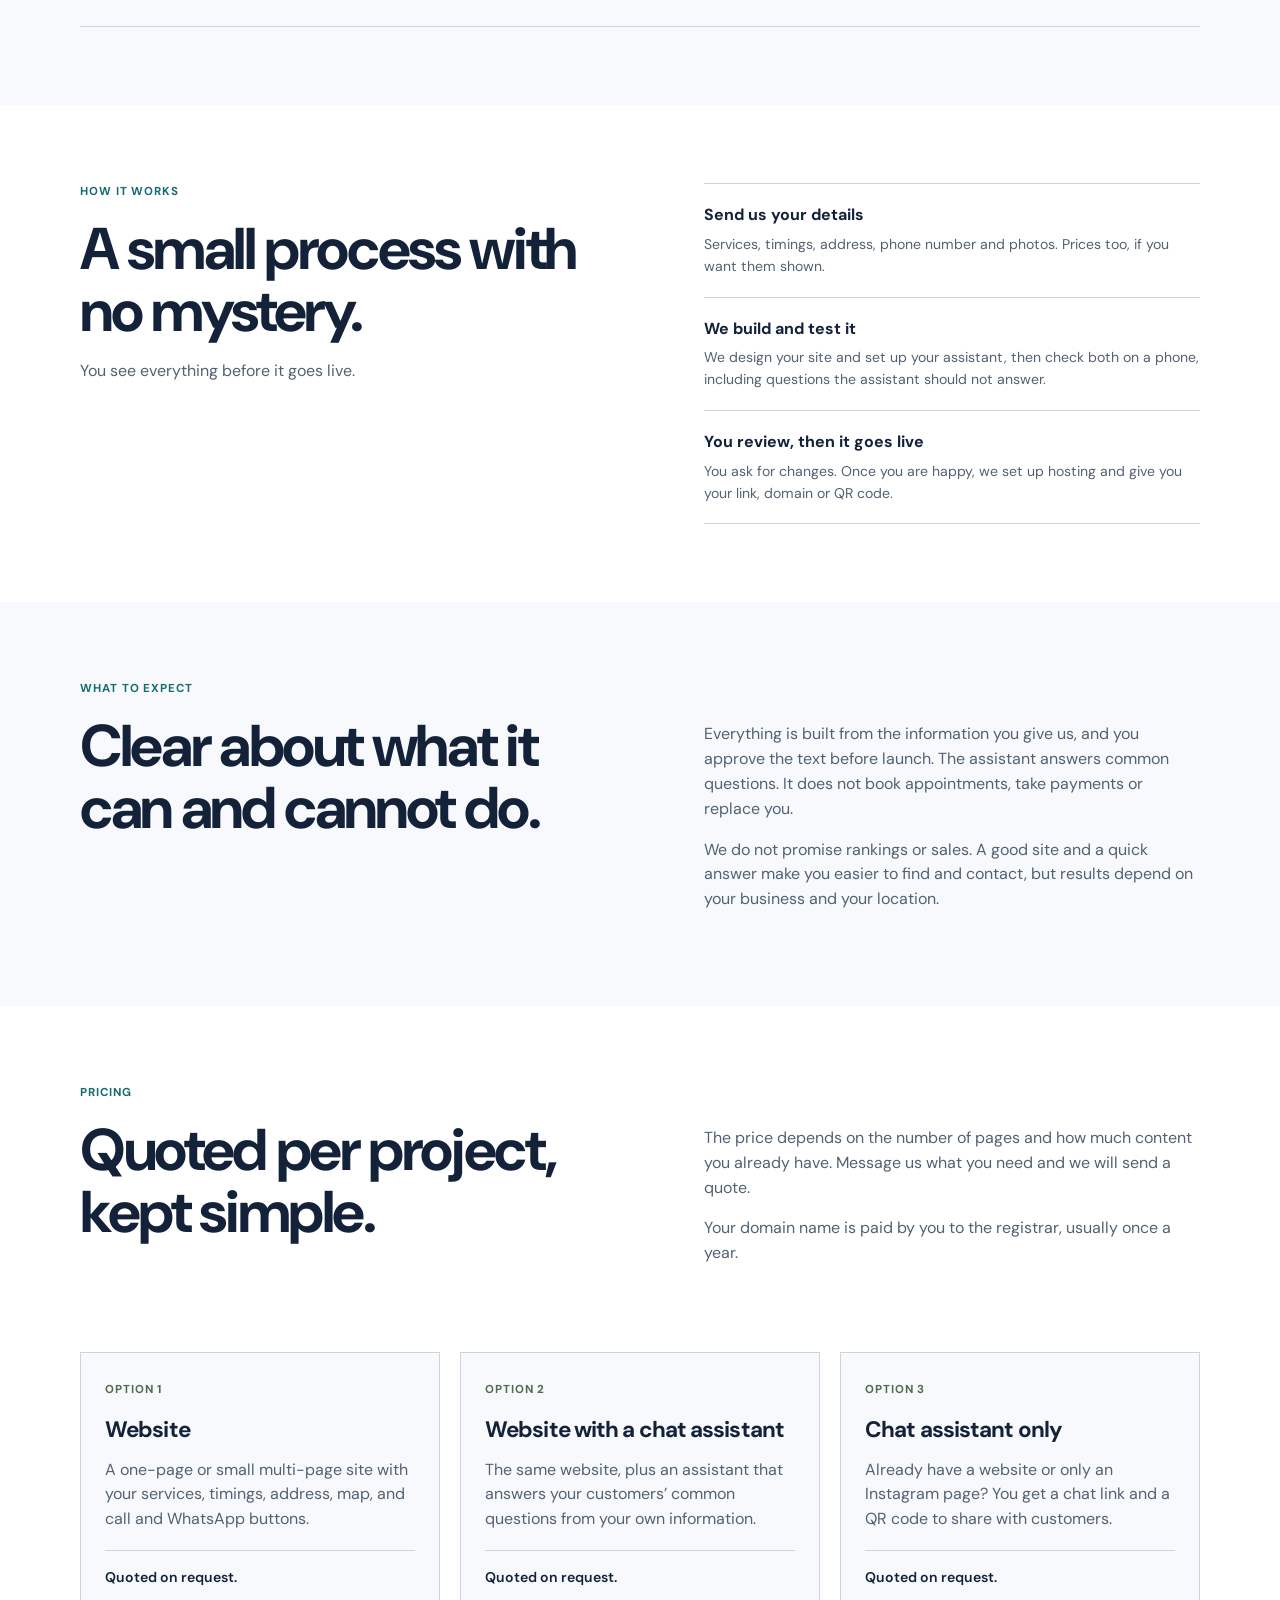
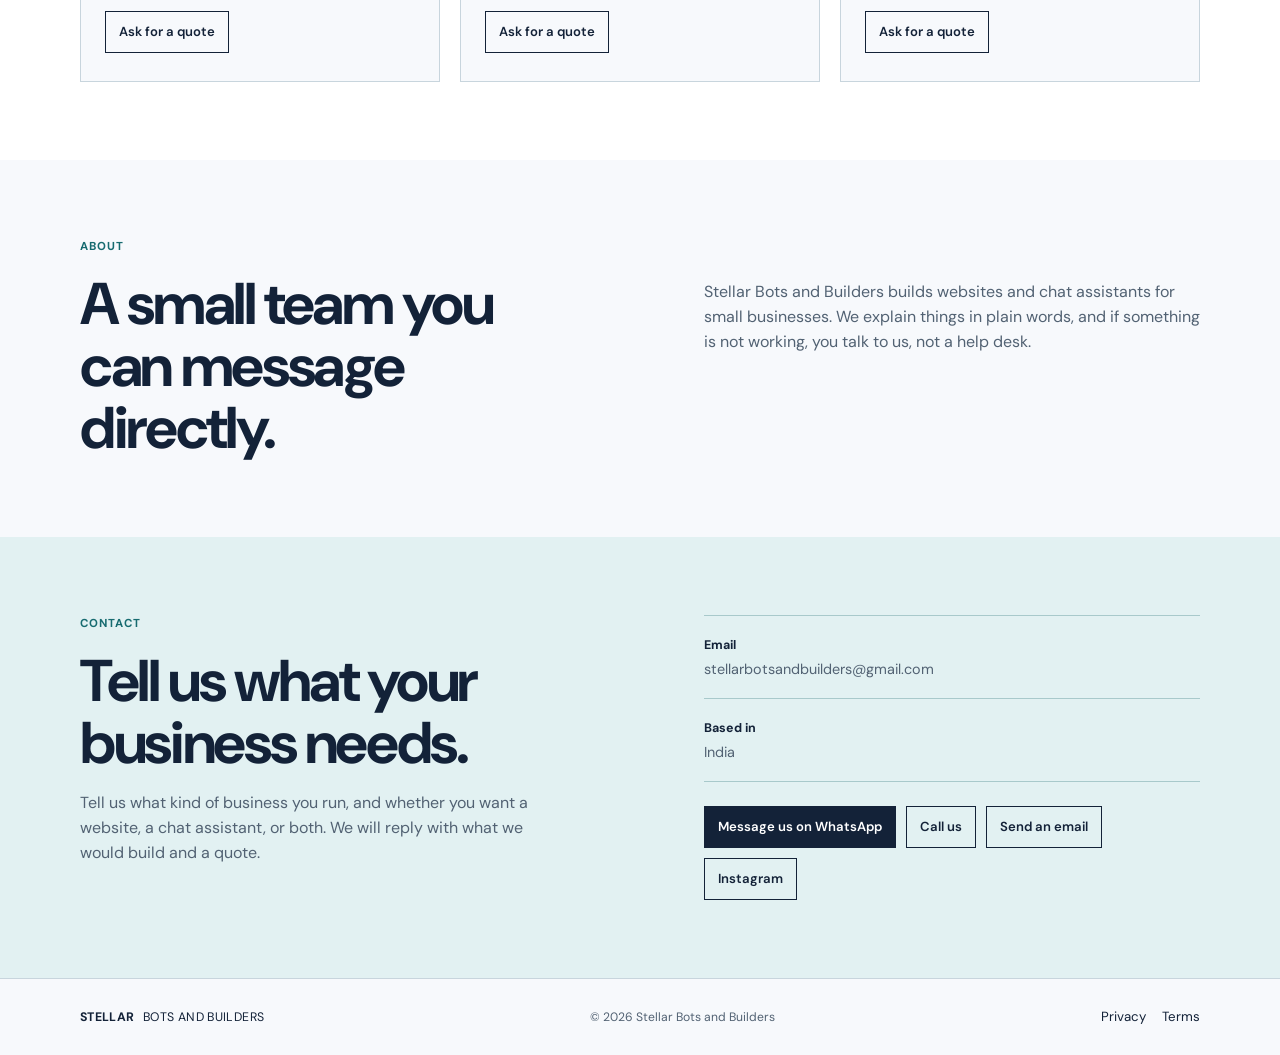
==== commit d0668741: "Add files via upload" ====
--- a/index.html
+++ b/index.html
@@ -3,7 +3,7 @@
   <head>
     <meta charset="utf-8">
     <meta name="viewport" content="width=device-width, initial-scale=1">
-    <meta name="description" content="Stellar Bots and Builders sets up chat assistants for local businesses. They answer customer questions from the business's own information, in English, Hindi and Hinglish.">
+   <meta name="description" content="Stellar Bots and Builders builds simple websites for small businesses, and chat assistants that answer customer questions from the business's own information.">
     <title>Stellar Bots and Builders</title>
     <link rel="stylesheet" href="styles.css">
     <link rel="icon" type="image/png" sizes="48x48" href="favicon.png">
@@ -34,407 +34,298 @@
     </header>
 
     <main id="main">
-      <section class="hero" id="top">
-        <div class="wrap hero-grid">
-          <div>
-            <p class="tagline" style="font-size: 150%;">Innovate or Evaporate</p>
-
-            <h1>A chat assistant that answers your customers’ common questions.</h1>
-
-            <p class="intro">
-              Prices, opening hours, how to book. Customers ask the same things
-              again and again. We set up an assistant that answers from your own
-              information, in English, Hindi and Hinglish.
-            </p>
-
-            <div class="hero-actions">
-              <a class="button js-wa" href="#contact">Message us on WhatsApp</a>
-              <a class="btn" href="#pricing">View pricing</a>
-            </div>
-            <p class="small-note" style="font-size: smaller;">Serving <span data-area>India</span>.</p>
+  <section class="hero" id="top">
+    <div class="wrap hero-grid">
+      <div>
+        <p class="tagline" style="font-size: 150%;">Innovate or Evaporate</p>
+
+        <h1>Websites and chat assistants for small businesses.</h1>
+
+        <p class="intro">
+          Customers look you up on their phone and ask the same questions
+          again and again. We build a clear website with your timings,
+          services and a one-tap call button, and a chat assistant that
+          answers common questions from your own information.
+        </p>
+
+        <div class="hero-actions">
+          <a class="button js-wa" href="#contact">Message us on WhatsApp</a>
+          <a class="btn" href="#pricing">View pricing</a>
+        </div>
+        <p class="small-note" style="font-size: smaller;">Serving <span data-area>India</span>.</p>
+      </div>
+
+      <div class="phone-demo">
+        <div class="phone-bar">
+          <span>9:41</span>
+          <span>● ● ●</span>
+        </div>
+
+        <div class="chat-title">
+          <b>Example chat</b>
+          <small>A sample of how an assistant replies</small>
+        </div>
+
+        <div class="messages live-chat">
+          <p class="bot live-message message-one">
+            Hi, how can I help today?
+          </p>
+
+          <div class="typing-indicator">
+            <span></span>
+            <span></span>
+            <span></span>
           </div>
 
-          <div class="phone-demo">
-            <div class="phone-bar">
-              <span>9:41</span>
-              <span>● ● ●</span>
-            </div>
-
-            <div class="chat-title">
-              <b>Example chat</b>
-              <small>A sample of how an assistant replies</small>
-            </div>
-
-            <div class="messages live-chat">
-              <p class="bot live-message message-one">
-                Hi, how can I help today?
-              </p>
-
-              <div class="typing-indicator">
-                <span></span>
-                <span></span>
-                <span></span>
-              </div>
-
-              <p class="visitor live-message message-two">
-                Do you take walk-ins?
-              </p>
-
-              <p class="bot live-message message-three">
-                I’m not sure about that one. Please call us and the team will
-                confirm.
-              </p>
-
-              <p class="choice live-message message-four">
-                Opening hours
-              </p>
-
-              <p class="choice live-message message-four">
-                How to book
-              </p>
-            </div>
-
-            <div class="chat-input">Write a message</div>
-          </div>
-        </div>
-      </section>
-
-      <section class="statement">
-        <div class="wrap">
+          <p class="visitor live-message message-two">
+            Do you take walk-ins?
+          </p>
+
+          <p class="bot live-message message-three">
+            I’m not sure about that one. Please call us and the team will
+            confirm.
+          </p>
+
+          <p class="choice live-message message-four">
+            Opening hours
+          </p>
+
+          <p class="choice live-message message-four">
+            How to book
+          </p>
+        </div>
+
+        <div class="chat-input">Write a message</div>
+      </div>
+    </div>
+  </section>
+
+  <section class="statement">
+    <div class="wrap">
+      <p>
+        Plain words. Your real information. No guessing, no invented prices,
+        and no template look.
+      </p>
+    </div>
+  </section>
+
+  <section class="work section" id="work">
+    <div class="wrap split-heading">
+      <div>
+        <p class="label">WHAT WE DO</p>
+        <h2>Built around what your customers look for.</h2>
+      </div>
+
+      <div>
+        <p>
+          We build simple websites for small businesses: services, timings,
+          address, map, and call and WhatsApp buttons, in your own words and
+          photos.
+        </p>
+        <p>
+          We also set up chat assistants that answer common questions, like
+          prices, opening hours and how to book, using only the information
+          you give us. You can have one, the other, or both together.
+        </p>
+      </div>
+    </div>
+
+    <div class="wrap work-list">
+      <article>
+        <p style="font-size: large;">01</p>
+        <div>
+          <h3>Websites that work on a phone</h3>
           <p>
-            Plain answers from your own information. No guessing, and no
-            invented prices.
-          </p>
-        </div>
-      </section>
-      <section class="how-it-helps">
-  <div class="wrap">
-    <p class="label">HOW A CHAT ASSISTANT HELPS</p>
-
-    <div class="chat-flow">
-      <div class="flow-step">
-        <span>01</span>
-        <h3>Customer sends a message</h3>
-        <p>They ask about prices, timings, bookings, or services.</p>
-      </div>
-
-      <div class="flow-line"></div>
-
-      <div class="flow-step featured">
-        <span>02</span>
-        <h3>Stellar Assistant replies</h3>
-        <p>It gives clear answers and asks the right follow-up questions.</p>
-      </div>
-
-      <div class="flow-line"></div>
-
-      <div class="flow-step">
-        <span>03</span>
-        <h3>You get a clear enquiry</h3>
-        <p>Customer details are ready when you need to follow up.</p>
-      </div>
-    </div>
-  </div>
-</section>
-
-      <section class="work section" id="work">
-        <div class="wrap split-heading">
-          <div>
-            <p class="label">WHAT WE DO</p>
-            <h2>Built around the questions people actually ask.</h2>
-          </div>
-
-          <div>
-            <p>
-              You give us your services, prices, timings and address. We load
-              them into an assistant that answers only from that information,
-              then test it with the kind of questions your customers send.
-            </p>
-            <p>
-              Each business gets its own assistant, with its own link and QR
-              code to share. We also build simple websites for small
-              businesses.
-            </p>
-          </div>
-        </div>
-
-        <div class="wrap work-list">
-          <article>
-            <p style="font-size: large;">01</p>
-            <div>
-              <h3>Answers from your information</h3>
-              <p>
-                Prices, timings, services and address. The assistant uses only
-                what you gave us and does not make things up.
-              </p>
-            </div>
-          </article>
-
-          <article>
-            <p style="font-size: large;">02</p>
-            <div>
-              <h3>Honest when it does not know</h3>
-              <p>
-                If the answer is not in your information, it says so and gives
-                your phone number instead of guessing.
-              </p>
-            </div>
-          </article>
-
-          <article>
-            <p style="font-size: large;">03</p>
-            <div>
-              <h3>Your customers’ language</h3>
-              <p>
-                It replies in English, Hindi or Hinglish, matching the way the
-                customer writes.
-              </p>
-            </div>
-          </article>
-        </div>
-      </section>
-
-      <section class="process section" id="process">
-        <div class="wrap process-layout">
-          <div class="process-intro">
-            <p class="label">HOW IT WORKS</p>
-            <h2>A small process with no mystery.</h2>
-            <p>
-              You see how the assistant answers before any customer does.
-            </p>
-          </div>
-
-          <ol>
-            <li>
-              <b>Send us your details</b>
-              <span>
-                Services, prices, timings, address and phone number. A message
-                or a photo of your price list is enough to start.
-              </span>
-            </li>
-
-            <li>
-              <b>We set it up and test it</b>
-              <span>
-                We load your information and try it with real customer-style
-                questions, including ones it should not answer.
-              </span>
-            </li>
-
-            <li>
-              <b>You check it, then it goes live</b>
-              <span>
-                You try it on your phone first. When you are happy, you get a
-                link and a QR code to share with customers.
-              </span>
-            </li>
-          </ol>
-        </div>
-      </section>
-
-      <section class="section" id="limits">
-        <div class="wrap split-heading">
-          <div>
-            <p class="label">WHAT TO EXPECT</p>
-            <h2>Clear about what it can and cannot do.</h2>
-          </div>
-
-          <div>
-            <p>
-              It answers common questions about your business. It does not
-              book appointments, take payments or replace you.
-            </p>
-            <p>
-              For anything outside your information, it points the customer to
-              your phone number, so you stay in charge of the conversation.
-            </p>
-          </div>
-        </div>
-      </section>
-
-      <section class="process section" id="pricing">
-        <div class="wrap split-heading">
-          <div>
-            <p class="label">PRICING</p>
-            <h2>Quoted per business, kept simple.</h2>
-          </div>
-
-          <div>
-            <p>
-              Most setups have two parts: a one-time setup fee, and a small
-              monthly fee that covers hosting and updates.
-            </p>
-            <p>
-              The amount depends on how much your assistant needs to know.
-              Message us a few details and we will send a quote.
-            </p>
-          </div>
-        </div>
-
-        <div class="wrap plans">
-          <article class="plan">
-            <p class="label">OPTION 1</p>
-            <h3>Chat link and QR code</h3>
-            <p>
-              We set up the assistant and host it. You get a link and a QR code
-              to put in your Instagram bio, on your counter or on your cards.
-            </p>
-            <p class="plan-price">Setup fee and monthly fee. Quoted on request.</p>
-            <a class="btn" href="#contact">Ask for a quote</a>
-          </article>
-
-          <article class="plan">
-            <p class="label">OPTION 2</p>
-            <h3>Assistant on a website we build</h3>
-            <p>
-              We build a simple website for your business and place the
-              assistant on it, so everything is set up in one go.
-            </p>
-            <p class="plan-price">Setup fee and monthly fee. Quoted on request.</p>
-            <a class="btn" href="#contact">Ask for a quote</a>
-          </article>
-
-          <article class="plan">
-            <p class="label">OPTION 3</p>
-            <h3>Assistant for your own website</h3>
-            <p>
-              Already have a website? We set up the assistant and give you a
-              small piece of code to add it to your own site.
-            </p>
-            <p class="plan-price">Setup fee and monthly fee. Quoted on request.</p>
-            <a class="btn" href="#contact">Ask for a quote</a>
-          </article>
-        </div>
-      </section>
-
-      <section class="section" id="about">
-        <div class="wrap split-heading">
-          <div>
-            <p class="label">ABOUT</p>
-            <h2>A small team you can message directly.</h2>
-          </div>
-
-          <div>
-            <p>
-              Stellar Bots and Builders builds chat assistants and websites for
-              local businesses. We explain things in plain words, and if
-              something is not working, you talk to us, not a help desk.
-            </p>
-          </div>
-        </div>
-      </section>
-      <section class="bot-demo section" id="bot-demo">
-  <div class="wrap">
-    <div class="demo-heading">
-      <div>
-        <p class="label">REAL BOT DEMO</p>
-        <h2>Built to answer useful business questions.</h2>
-      </div>
-
-      <p>
-        Here is an actual example of how the assistant guides customers,
-        shares business information, and stays focused on the business.
-      </p>
-    </div>
-
-    <div class="demo-grid">
-      <article class="demo-card">
-        <img
-          src="interface.png"
-          alt="Beauty Salon chatbot welcome screen with quick question buttons"
-        >
-
-        <div class="demo-copy">
-          <p class="demo-number">01</p>
-          <h3>Starts with helpful options</h3>
+            Clear, fast pages designed for phones first, with your real
+            content. No stock photos, invented reviews or made-up numbers.
+          </p>
+        </div>
+      </article>
+
+      <article>
+        <p style="font-size: large;">02</p>
+        <div>
+          <h3>Chat assistants that stick to the facts</h3>
           <p>
-            Customers can quickly ask about pricing, opening hours, or making
-            a booking instead of typing everything from scratch.
-          </p>
-        </div>
-      </article>
-
-      <article class="demo-card">
-        <img
-          src="timings.png"
-          alt="Chatbot answering a customer question about salon opening hours"
-        >
-
-        <div class="demo-copy">
-          <p class="demo-number">02</p>
-          <h3>Answers common questions instantly</h3>
+            The assistant answers only from your information. If it does not
+            know, it says so and gives your phone number instead of guessing.
+          </p>
+        </div>
+      </article>
+
+      <article>
+        <p style="font-size: large;">03</p>
+        <div>
+          <h3>English, Hindi and Hinglish</h3>
           <p>
-            The assistant gives clear answers about business timings, services,
-            availability, and other frequently asked questions.
-          </p>
-        </div>
-      </article>
-
-      <article class="demo-card">
-        <img
-          src="hinglish.png"
-          alt="Chatbot replying in Hinglish with salon service prices"
-        >
-
-        <div class="demo-copy">
-          <p class="demo-number">03</p>
-          <h3>Understands Hinglish and shares prices</h3>
-          <p>
-            Customers can ask naturally in English, Hindi, or Hinglish. The
-            bot can explain services and share the correct pricing details.
-          </p>
-        </div>
-      </article>
-
-      <article class="demo-card">
-        <img
-          src="boundaries.png"
-          alt="Chatbot politely refusing an unrelated cricket question"
-        >
-
-        <div class="demo-copy">
-          <p class="demo-number">04</p>
-          <h3>Stays focused on your business</h3>
-          <p>
-            When someone asks an unrelated question, the assistant politely
-            redirects the conversation back to your salon or service.
-          </p>
-        </div>
-      </article>
-
-      
-    </div>
-  </div>
-</section>
-
-      <section class="contact section" id="contact">
-        <div class="wrap contact-layout">
-          <div>
-            <p class="label">CONTACT</p>
-            <h2>Tell us what keeps coming up in your customer chats.</h2>
-            <p>
-              Tell us what kind of business you run. We will say what the
-              assistant can do for it, and what it cannot.
-            </p>
-          </div>
-
-          <div class="contact-details">
-            <p>
-              <b>Email</b><br>
-              <span data-fill="email">stellarbotsandbuilders@gmail.com</span>
-            </p>
-
-            <p>
-              <b>Based in</b><br>
-              <span data-area>India</span>
-            </p>
-
-            <ul class="contact-list" id="contact-list"></ul>
-          </div>
-        </div>
-      </section>
-    </main>
-
+            The assistant replies in the language your customer writes in.
+          </p>
+        </div>
+      </article>
+    </div>
+  </section>
+
+  <section class="process section" id="process">
+    <div class="wrap process-layout">
+      <div class="process-intro">
+        <p class="label">HOW IT WORKS</p>
+        <h2>A small process with no mystery.</h2>
+        <p>
+          You see everything before it goes live.
+        </p>
+      </div>
+
+      <ol>
+        <li>
+          <b>Send us your details</b>
+          <span>
+            Services, timings, address, phone number and photos. Prices too, if
+            you want them shown.
+          </span>
+        </li>
+
+        <li>
+          <b>We build and test it</b>
+          <span>
+            We design your site and set up your assistant, then check both on a
+            phone, including questions the assistant should not answer.
+          </span>
+        </li>
+
+        <li>
+          <b>You review, then it goes live</b>
+          <span>
+            You ask for changes. Once you are happy, we set up hosting and
+            give you your link, domain or QR code.
+          </span>
+        </li>
+      </ol>
+    </div>
+  </section>
+
+  <section class="section" id="limits">
+    <div class="wrap split-heading">
+      <div>
+        <p class="label">WHAT TO EXPECT</p>
+        <h2>Clear about what it can and cannot do.</h2>
+      </div>
+
+      <div>
+        <p>
+          Everything is built from the information you give us, and you
+          approve the text before launch. The assistant answers common
+          questions. It does not book appointments, take payments or replace
+          you.
+        </p>
+        <p>
+          We do not promise rankings or sales. A good site and a quick answer
+          make you easier to find and contact, but results depend on your
+          business and your location.
+        </p>
+      </div>
+    </div>
+  </section>
+
+  <section class="process section" id="pricing">
+    <div class="wrap split-heading">
+      <div>
+        <p class="label">PRICING</p>
+        <h2>Quoted per project, kept simple.</h2>
+      </div>
+
+      <div>
+        <p>
+          The price depends on the number of pages and how much content you
+          already have. Message us what you need and we will send a quote.
+        </p>
+        <p>
+          Your domain name is paid by you to the registrar, usually once a
+          year.
+        </p>
+      </div>
+    </div>
+
+    <div class="wrap plans">
+      <article class="plan">
+        <p class="label">OPTION 1</p>
+        <h3>Website</h3>
+        <p>
+          A one-page or small multi-page site with your services, timings,
+          address, map, and call and WhatsApp buttons.
+        </p>
+        <p class="plan-price">Quoted on request.</p>
+        <a class="btn" href="#contact">Ask for a quote</a>
+      </article>
+
+      <article class="plan">
+        <p class="label">OPTION 2</p>
+        <h3>Website with a chat assistant</h3>
+        <p>
+          The same website, plus an assistant that answers your customers’
+          common questions from your own information.
+        </p>
+        <p class="plan-price">Quoted on request.</p>
+        <a class="btn" href="#contact">Ask for a quote</a>
+      </article>
+
+      <article class="plan">
+        <p class="label">OPTION 3</p>
+        <h3>Chat assistant only</h3>
+        <p>
+          Already have a website or only an Instagram page? You get a chat link
+          and a QR code to share with customers.
+        </p>
+        <p class="plan-price">Quoted on request.</p>
+        <a class="btn" href="#contact">Ask for a quote</a>
+      </article>
+    </div>
+  </section>
+
+  <section class="section" id="about">
+    <div class="wrap split-heading">
+      <div>
+        <p class="label">ABOUT</p>
+        <h2>A small team you can message directly.</h2>
+      </div>
+
+      <div>
+        <p>
+          Stellar Bots and Builders builds websites and chat assistants for
+          small businesses. We explain things in plain words, and if
+          something is not working, you talk to us, not a help desk.
+        </p>
+      </div>
+    </div>
+  </section>
+
+  <section class="contact section" id="contact">
+    <div class="wrap contact-layout">
+      <div>
+        <p class="label">CONTACT</p>
+        <h2>Tell us what your business needs.</h2>
+        <p>
+          Tell us what kind of business you run, and whether you want a
+          website, a chat assistant, or both. We will reply with what we would
+          build and a quote.
+        </p>
+      </div>
+
+      <div class="contact-details">
+        <p>
+          <b>Email</b><br>
+          <span data-fill="email">stellarbotsandbuilders@gmail.com</span>
+        </p>
+
+        <p>
+          <b>Based in</b><br>
+          <span data-area>India</span>
+        </p>
+
+        <ul class="contact-list" id="contact-list"></ul>
+      </div>
+    </div>
+  </section>
+</main>
     <footer>
       <div class="wrap footer-row">
         <a class="wordmark" href="#top">STELLAR <span>BOTS AND BUILDERS</span></a>
